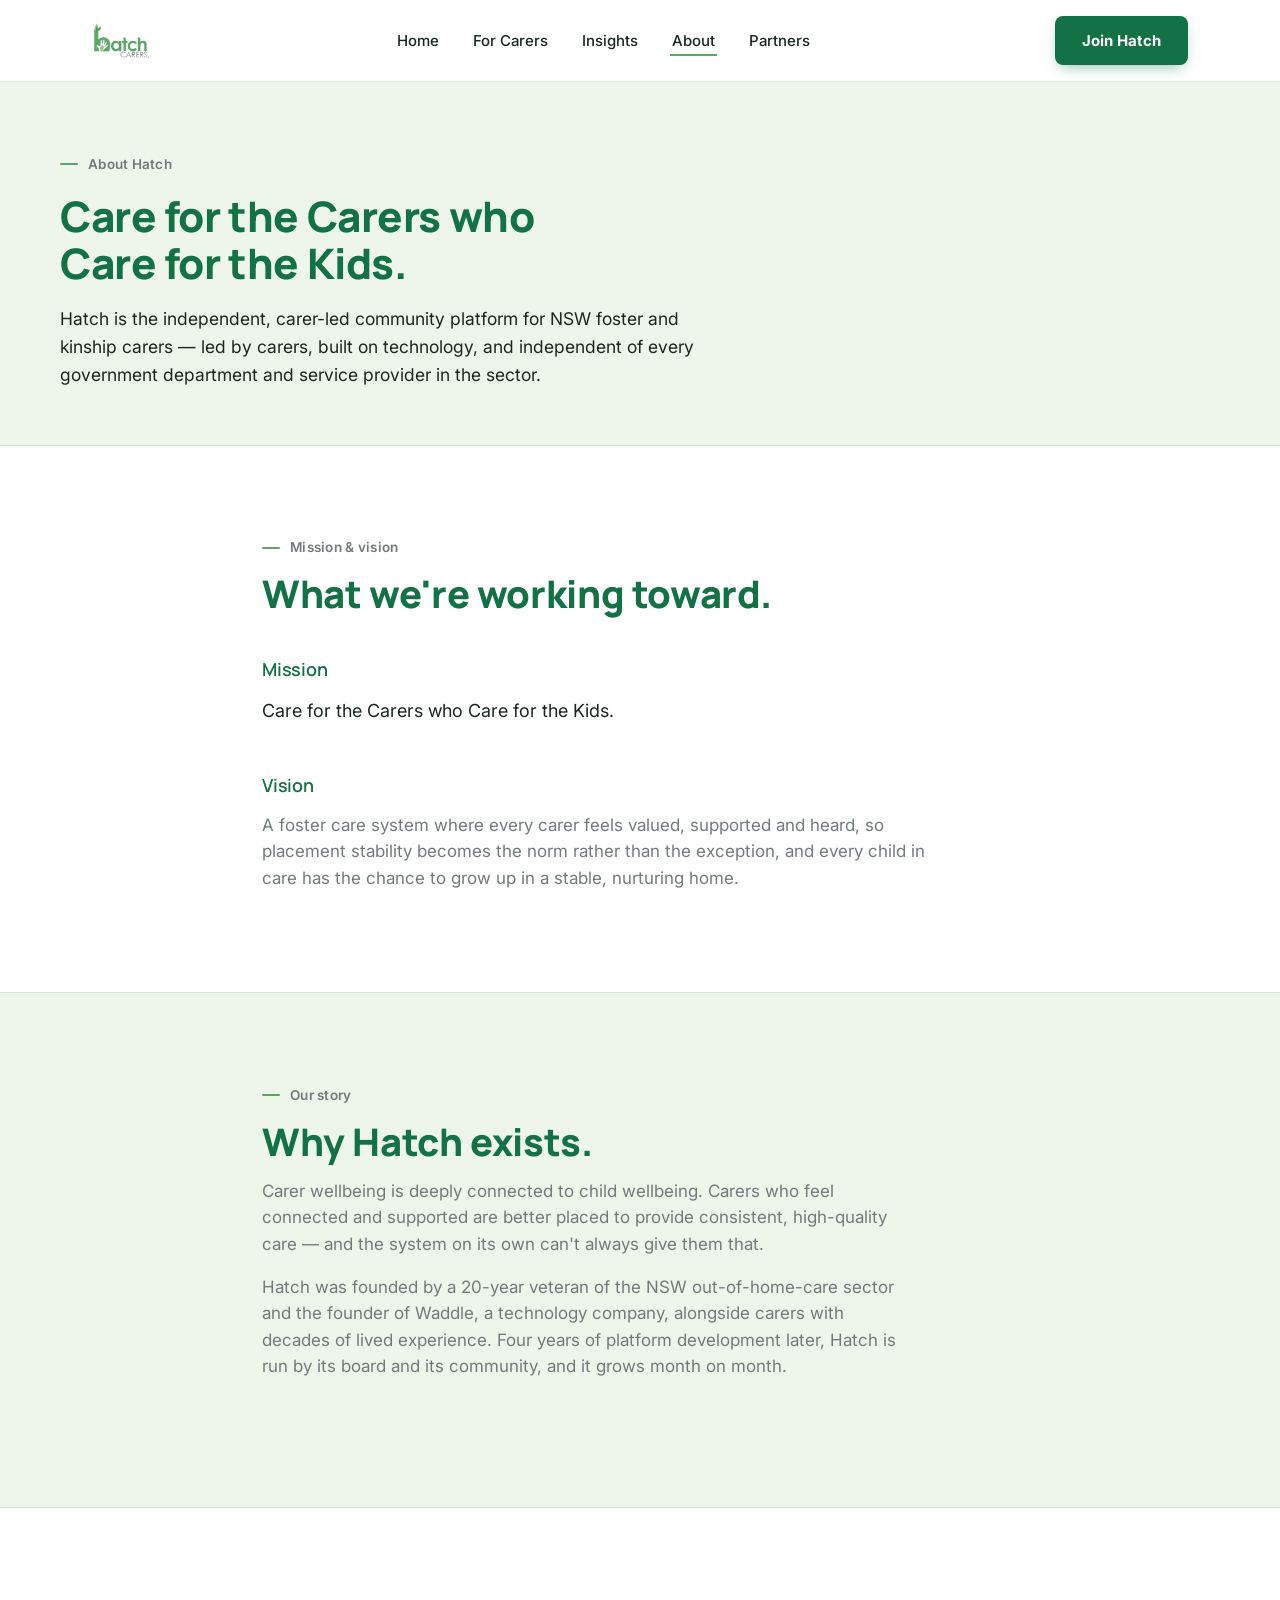
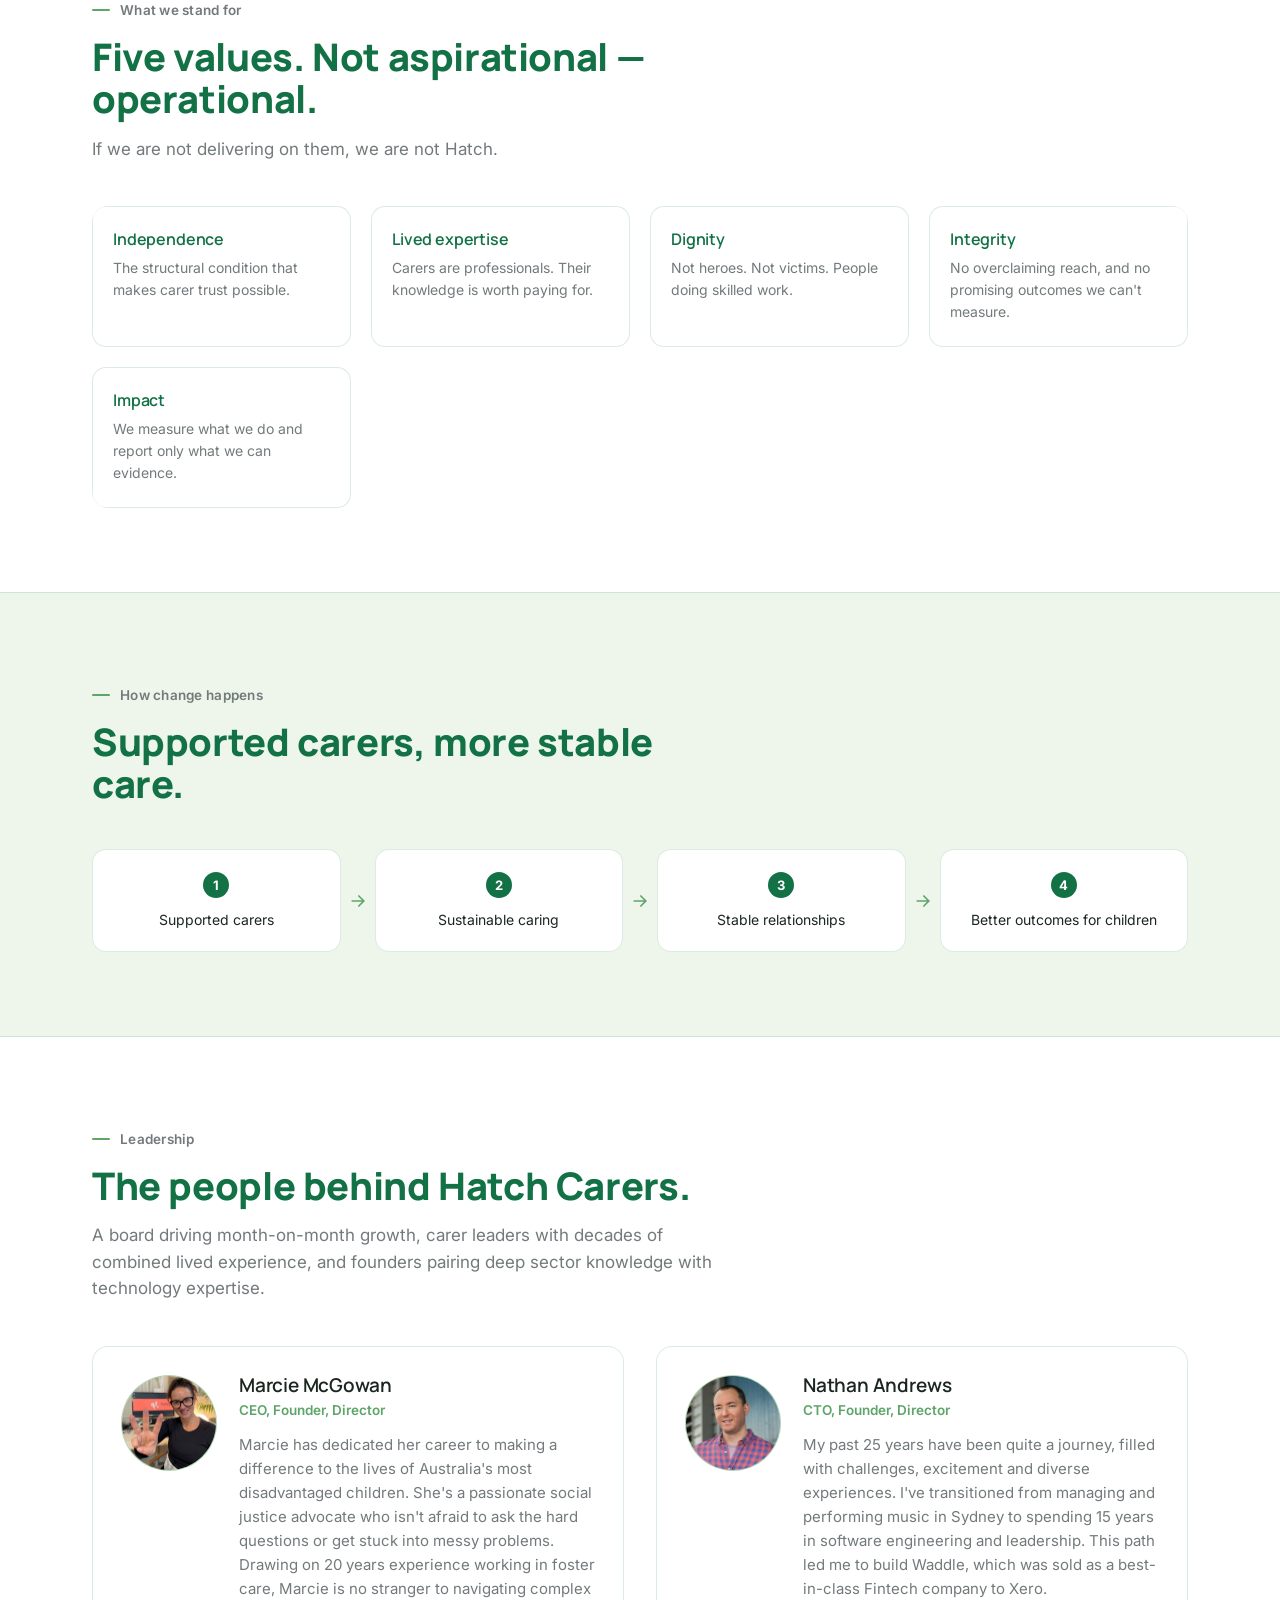
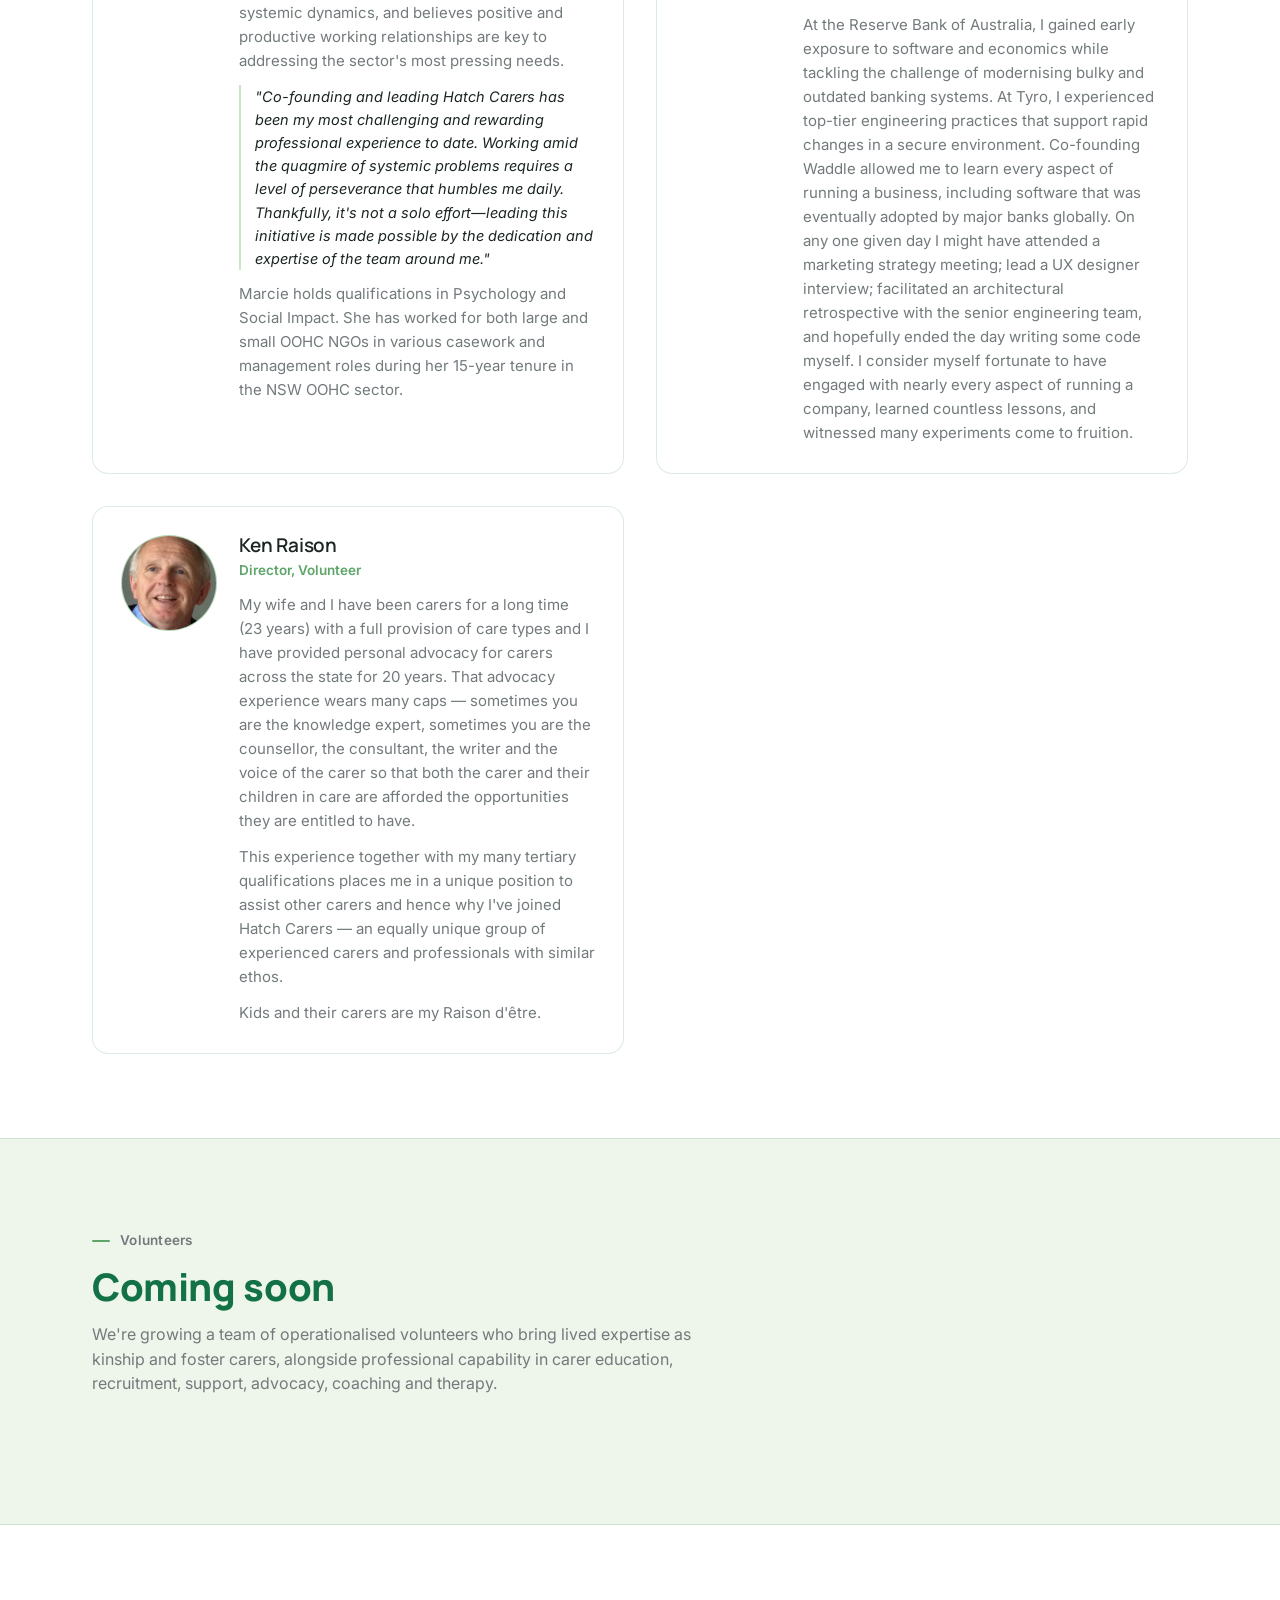
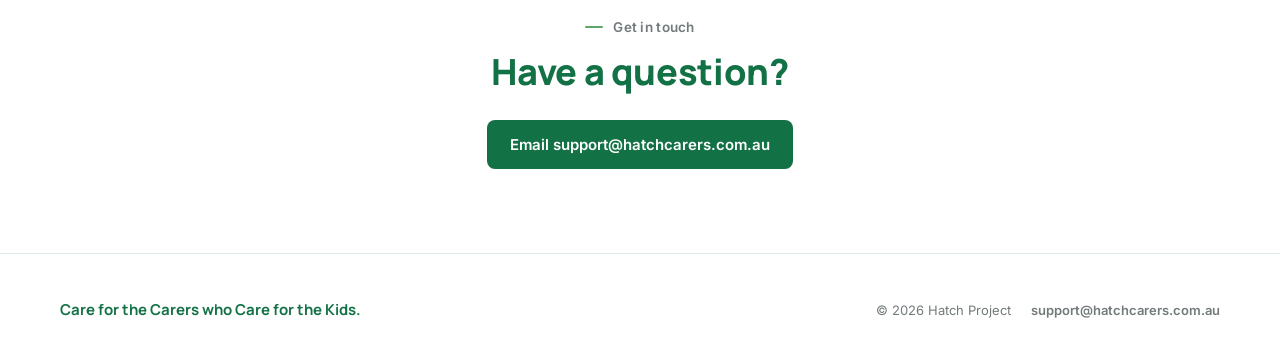
==== about.html @ 1f91e865 "Add files via upload" ====
<!DOCTYPE html>
<html lang="en">
<head>
<meta charset="UTF-8">
<meta name="viewport" content="width=device-width, initial-scale=1.0">
<title>About — Hatch Carers</title>
<meta name="description" content="Hatch's mission, vision, values, story and the team behind the community.">
<link rel="preconnect" href="https://fonts.googleapis.com">
<link rel="preconnect" href="https://fonts.gstatic.com" crossorigin>
<link href="https://fonts.googleapis.com/css2?family=Manrope:wght@600;700;800&family=Inter:wght@400;500;600&display=swap" rel="stylesheet">
<link rel="stylesheet" href="assets/site.css">
<style>
  .volunteers{ background:var(--sage-tint); border-top:1px solid var(--line); border-bottom:1px solid var(--line); }
  .volunteers p.coming-soon{ color:var(--warm-grey); font-size:16px; margin-top:14px; }
</style>
</head>
<body>

<a href="#main" class="skip-link">Skip to content</a>

<header>
  <nav class="nav">
    <a href="index.html" class="logo-link" aria-label="Hatch Carers, home">
      <img src="assets/hatch-logo.png" alt="Hatch Carers">
    </a>
    <button class="nav-toggle" id="navToggle" aria-expanded="false" aria-controls="navLinks" aria-label="Toggle menu">
      <svg viewBox="0 0 24 24" fill="none" stroke-width="2" stroke-linecap="round"><line x1="3" y1="6" x2="21" y2="6"/><line x1="3" y1="12" x2="21" y2="12"/><line x1="3" y1="18" x2="21" y2="18"/></svg>
    </button>
    <ul class="nav-links" id="navLinks">
      <li><a href="index.html">Home</a></li>
      <li><a href="for-carers.html">For Carers</a></li>
      <li><a href="insights.html">Insights</a></li>
      <li><a href="about.html" aria-current="page">About</a></li>
      <li><a href="partners.html">Partners</a></li>
    </ul>
    <div class="nav-cta">
      <a href="join.html" class="btn btn-primary btn-cta">Join Hatch</a>
    </div>
  </nav>
</header>

<main id="main">

  <section class="page-hero">
    <div class="page-hero-inner">
      <span class="eyebrow">About Hatch</span>
      <h1>Care for the Carers who Care for the Kids.</h1>
      <p>
        Hatch is the independent, carer-led community platform for NSW foster and
        kinship carers — led by carers, built on technology, and independent of every
        government department and service provider in the sector.
      </p>
    </div>
  </section>

  <!-- MISSION / VISION -->
  <section>
    <div class="wrap-narrow">
      <div class="section-head reveal">
        <span class="eyebrow">Mission &amp; vision</span>
        <h2>What we're working toward.</h2>
      </div>
      <div class="reveal" style="display:grid; gap:32px;">
        <div>
          <h3 style="color:var(--forest); font-size:18px;">Mission</h3>
          <p style="font-size:18px; color:var(--ink);">Care for the Carers who Care for the Kids.</p>
        </div>
        <div>
          <h3 style="color:var(--forest); font-size:18px;">Vision</h3>
          <p style="font-size:17px; color:var(--warm-grey);">
            A foster care system where every carer feels valued, supported and heard, so
            placement stability becomes the norm rather than the exception, and every
            child in care has the chance to grow up in a stable, nurturing home.
          </p>
        </div>
      </div>
    </div>
  </section>

  <!-- STORY -->
  <section style="background:var(--sage-tint); border-top:1px solid var(--line); border-bottom:1px solid var(--line);">
    <div class="wrap-narrow">
      <div class="section-head reveal">
        <span class="eyebrow">Our story</span>
        <h2>Why Hatch exists.</h2>
        <p>
          Carer wellbeing is deeply connected to child wellbeing. Carers who feel connected
          and supported are better placed to provide consistent, high-quality care — and
          the system on its own can't always give them that.
        </p>
        <p style="margin-top:16px;">
          Hatch was founded by a 20-year veteran of the NSW out-of-home-care sector and
          the founder of Waddle, a technology company, alongside carers with decades of
          lived experience. Four years of platform development later, Hatch is run by its
          board and its community, and it grows month on month.
        </p>
      </div>
    </div>
  </section>

  <!-- VALUES -->
  <section>
    <div class="wrap">
      <div class="section-head reveal">
        <span class="eyebrow">What we stand for</span>
        <h2>Five values. Not aspirational — operational.</h2>
        <p>If we are not delivering on them, we are not Hatch.</p>
      </div>
      <div class="value-list">
        <div class="value reveal">
          <h3>Independence</h3>
          <p>The structural condition that makes carer trust possible.</p>
        </div>
        <div class="value reveal">
          <h3>Lived expertise</h3>
          <p>Carers are professionals. Their knowledge is worth paying for.</p>
        </div>
        <div class="value reveal">
          <h3>Dignity</h3>
          <p>Not heroes. Not victims. People doing skilled work.</p>
        </div>
        <div class="value reveal">
          <h3>Integrity</h3>
          <p>No overclaiming reach, and no promising outcomes we can't measure.</p>
        </div>
        <div class="value reveal">
          <h3>Impact</h3>
          <p>We measure what we do and report only what we can evidence.</p>
        </div>
      </div>
    </div>
  </section>

  <!-- THEORY OF CHANGE -->
  <section style="background:var(--sage-tint); border-top:1px solid var(--line); border-bottom:1px solid var(--line);">
    <div class="wrap">
      <div class="section-head reveal">
        <span class="eyebrow">How change happens</span>
        <h2>Supported carers, more stable care.</h2>
      </div>
      <div class="flow reveal">
        <div class="flow-step"><span class="flow-index">1</span><p>Supported carers</p></div>
        <div class="flow-arrow"><svg viewBox="0 0 24 24" fill="none" stroke="currentColor" stroke-width="2" stroke-linecap="round"><path d="M5 12h14M13 6l6 6-6 6"/></svg></div>
        <div class="flow-step"><span class="flow-index">2</span><p>Sustainable caring</p></div>
        <div class="flow-arrow"><svg viewBox="0 0 24 24" fill="none" stroke="currentColor" stroke-width="2" stroke-linecap="round"><path d="M5 12h14M13 6l6 6-6 6"/></svg></div>
        <div class="flow-step"><span class="flow-index">3</span><p>Stable relationships</p></div>
        <div class="flow-arrow"><svg viewBox="0 0 24 24" fill="none" stroke="currentColor" stroke-width="2" stroke-linecap="round"><path d="M5 12h14M13 6l6 6-6 6"/></svg></div>
        <div class="flow-step"><span class="flow-index">4</span><p>Better outcomes for children</p></div>
      </div>
    </div>
  </section>

  <!-- TEAM (full) -->
  <section id="team">
    <div class="wrap">
      <div class="section-head reveal">
        <span class="eyebrow">Leadership</span>
        <h2>The people behind Hatch Carers.</h2>
        <p>
          A board driving month-on-month growth, carer leaders with decades of combined
          lived experience, and founders pairing deep sector knowledge with technology
          expertise.
        </p>
      </div>

      <div class="team-grid">

        <article class="team-card reveal">
          <img class="team-photo" src="assets/team/marcie.jpg" alt="Marcie McGowan">
          <div>
            <h3 class="team-name">Marcie McGowan</h3>
            <span class="team-title">CEO, Founder, Director</span>
            <div class="team-bio">
              <p>
                Marcie has dedicated her career to making a difference to the lives of
                Australia's most disadvantaged children. She's a passionate social justice
                advocate who isn't afraid to ask the hard questions or get stuck into messy
                problems. Drawing on 20 years experience working in foster care, Marcie is
                no stranger to navigating complex systemic dynamics, and believes positive
                and productive working relationships are key to addressing the sector's
                most pressing needs.
              </p>
              <blockquote>
                "Co-founding and leading Hatch Carers has been my most challenging and
                rewarding professional experience to date. Working amid the quagmire of
                systemic problems requires a level of perseverance that humbles me daily.
                Thankfully, it's not a solo effort—leading this initiative is made possible
                by the dedication and expertise of the team around me."
              </blockquote>
              <p>
                Marcie holds qualifications in Psychology and Social Impact. She has worked
                for both large and small OOHC NGOs in various casework and management roles
                during her 15-year tenure in the NSW OOHC sector.
              </p>
            </div>
          </div>
        </article>

        <article class="team-card reveal">
          <img class="team-photo" src="assets/team/nathan.jpeg" alt="Nathan Andrews">
          <div>
            <h3 class="team-name">Nathan Andrews</h3>
            <span class="team-title">CTO, Founder, Director</span>
            <div class="team-bio">
              <p>
                My past 25 years have been quite a journey, filled with challenges,
                excitement and diverse experiences. I've transitioned from managing and
                performing music in Sydney to spending 15 years in software engineering and
                leadership. This path led me to build Waddle, which was sold as a
                best-in-class Fintech company to Xero.
              </p>
              <p>
                At the Reserve Bank of Australia, I gained early exposure to software and
                economics while tackling the challenge of modernising bulky and outdated
                banking systems. At Tyro, I experienced top-tier engineering practices that
                support rapid changes in a secure environment. Co-founding Waddle allowed me
                to learn every aspect of running a business, including software that was
                eventually adopted by major banks globally. On any one given day I might
                have attended a marketing strategy meeting; lead a UX designer interview;
                facilitated an architectural retrospective with the senior engineering team,
                and hopefully ended the day writing some code myself. I consider myself
                fortunate to have engaged with nearly every aspect of running a company,
                learned countless lessons, and witnessed many experiments come to fruition.
              </p>
            </div>
          </div>
        </article>

        <article class="team-card reveal">
          <img class="team-photo" src="assets/team/ken.png" alt="Ken Raison">
          <div>
            <h3 class="team-name">Ken Raison</h3>
            <span class="team-title">Director, Volunteer</span>
            <div class="team-bio">
              <p>
                My wife and I have been carers for a long time (23 years) with a full
                provision of care types and I have provided personal advocacy for carers
                across the state for 20 years. That advocacy experience wears many caps —
                sometimes you are the knowledge expert, sometimes you are the counsellor,
                the consultant, the writer and the voice of the carer so that both the carer
                and their children in care are afforded the opportunities they are entitled
                to have.
              </p>
              <p>
                This experience together with my many tertiary qualifications places me in a
                unique position to assist other carers and hence why I've joined Hatch
                Carers — an equally unique group of experienced carers and professionals
                with similar ethos.
              </p>
              <p>
                Kids and their carers are my Raison d'être.
              </p>
            </div>
          </div>
        </article>

      </div>
    </div>
  </section>

  <section class="volunteers">
    <div class="wrap reveal">
      <div class="section-head">
        <span class="eyebrow">Volunteers</span>
        <h2>Coming soon</h2>
        <p class="coming-soon">We're growing a team of operationalised volunteers who bring lived expertise as kinship and foster carers, alongside professional capability in carer education, recruitment, support, advocacy, coaching and therapy.</p>
      </div>
    </div>
  </section>

  <section id="contact">
    <div class="wrap">
      <div class="contact-simple reveal">
        <span class="eyebrow">Get in touch</span>
        <h2>Have a question?</h2>
        <a href="mailto:support@hatchcarers.com.au" class="btn btn-primary">Email support@hatchcarers.com.au</a>
      </div>
    </div>
  </section>

</main>

<footer>
  <div class="footer-inner">
    <span class="footer-mission">Care for the Carers who Care for the Kids.</span>
    <span class="footer-meta">
      <span>© <span id="year"></span> Hatch Project</span>
      <a href="mailto:support@hatchcarers.com.au">support@hatchcarers.com.au</a>
    </span>
  </div>
</footer>

<script src="assets/site.js"></script>
</body>
</html>
---- assets/site.css ----
/* ===================================================================
   Hatch Carers — shared design system
   Used by every page. Page-specific layout lives in a small <style>
   block in each HTML file; everything reusable lives here.
=================================================================== */

:root{
  --forest:#137146;
  --green:#5DA569;
  --sage:#CBE6C6;
  --sage-tint:#EEF6EC;
  --deep-blue:#2A5F7A;
  --mid-blue:#97BFCC;
  --pale-blue:#D6EFF6;
  --warm-grey:#727A7C;
  --ink:#1B2620;
  --paper:#FFFFFF;
  --line: rgba(19,113,70,0.14);
  --max: 1160px;
}

*{ box-sizing:border-box; }
html{ scroll-behavior:smooth; }

body{
  margin:0;
  background:var(--paper);
  color:var(--ink);
  font-family:'Inter','Helvetica Neue',Arial,sans-serif;
  font-size:17px;
  line-height:1.55;
  -webkit-font-smoothing:antialiased;
}

h1,h2,h3,.display{
  font-family:'Manrope','Century Gothic',Arial,sans-serif;
  font-weight:800;
  line-height:1.12;
  letter-spacing:-0.01em;
  margin:0;
  color:var(--forest);
}
h3{ font-weight:600; color:var(--ink); }

p{ max-width:62ch; }
a{ color:inherit; }

.wrap{ max-width:var(--max); margin:0 auto; padding:0 32px; }
.wrap-narrow{ max-width:820px; margin:0 auto; padding:0 32px; }

.eyebrow{
  font-family:'Inter',sans-serif;
  font-size:13.5px;
  font-weight:600;
  letter-spacing:0.02em;
  color:var(--warm-grey);
  display:inline-flex;
  align-items:center;
  gap:10px;
}
.eyebrow::before{
  content:'';
  width:18px;
  height:2px;
  background:var(--green);
  display:inline-block;
  border-radius:2px;
}

.skip-link{
  position:fixed; top:-60px; left:16px; z-index:100;
  background:var(--forest); color:#fff;
  padding:12px 18px; border-radius:8px; font-weight:600;
  transition:top .2s ease;
}
.skip-link:focus{ top:16px; }

:focus-visible{
  outline:2.5px solid var(--deep-blue);
  outline-offset:3px;
  border-radius:3px;
}

/* ---------- header / nav ---------- */
header{
  position:sticky; top:0; z-index:40;
  background:rgba(255,255,255,0.92);
  backdrop-filter:blur(10px) saturate(120%);
  border-bottom:1px solid var(--line);
}
.nav{
  display:flex; align-items:center; justify-content:space-between;
  padding:16px 32px;
  max-width:var(--max); margin:0 auto;
  gap:24px;
}
.logo-link{ display:flex; align-items:center; }
.logo-link img{ height:38px; width:auto; display:block; }

.nav-links{
  display:flex; align-items:center; gap:30px;
  list-style:none; margin:0; padding:0;
}
.nav-links a{
  text-decoration:none; font-size:15px; font-weight:500;
  color:var(--ink);
  padding:6px 2px; position:relative;
}
.nav-links a::after{
  content:''; position:absolute; left:0; right:0; bottom:0px; height:2px;
  background:var(--green); transform:scaleX(0); transform-origin:left;
  transition:transform .25s ease;
}
.nav-links a:hover::after, .nav-links a[aria-current]::after{ transform:scaleX(1); }

.btn{
  display:inline-flex; align-items:center; gap:8px;
  font-family:'Inter', sans-serif; font-weight:600; font-size:15px;
  padding:12px 22px; border-radius:8px;
  text-decoration:none; cursor:pointer; border:1.5px solid transparent;
  transition:transform .18s ease, box-shadow .18s ease, background .18s ease, border-color .18s ease;
  white-space:nowrap;
}
.btn-primary{ background:var(--forest); color:#fff; }
.btn-cta{
  font-weight:700; padding:12px 26px;
  box-shadow:0 6px 16px -6px rgba(19,113,70,0.55);
}
.btn-cta:hover{ box-shadow:0 10px 22px -6px rgba(19,113,70,0.6); }
.btn-primary:hover{ background:#0E5C39; transform:translateY(-1px); }
.btn-ghost{ border-color:var(--line); color:var(--ink); background:transparent; }
.btn-ghost:hover{ border-color:var(--forest); }
.btn:disabled{ opacity:0.6; cursor:not-allowed; transform:none; }

.nav-cta{ display:flex; align-items:center; gap:12px; }
.nav-toggle{ display:none; }

/* ---------- generic page hero (non-home pages) ---------- */
.page-hero{
  position:relative;
  padding:64px 32px 56px;
  background:var(--sage-tint);
  border-bottom:1px solid var(--line);
}
.page-hero-inner{ max-width:var(--max); margin:0 auto; }
.page-hero h1{ font-size:clamp(30px, 4vw, 42px); max-width:20ch; margin-top:18px; }
.page-hero p{ margin:18px 0 0; font-size:17.5px; color:var(--ink); max-width:60ch; line-height:1.6; }

/* ---------- section shells ---------- */
section{ padding:84px 0; }
.section-head{ max-width:640px; margin:0 0 44px; }
.section-head.center{ margin-left:auto; margin-right:auto; text-align:center; }
.section-head h2{ font-size:clamp(26px,3.2vw,38px); margin-top:14px; }
.section-head p{ margin-top:16px; font-size:17px; color:var(--warm-grey); }

/* ---------- generic 4-up card grid (stats / values / chapters) ---------- */
.stat-grid, .chapter-grid, .value-list, .audience-grid, .partner-grid{
  display:grid; grid-template-columns:repeat(4, 1fr); gap:1px;
  background:var(--line);
  border:1px solid var(--line);
  border-radius:16px;
  overflow:hidden;
}
.value-list{ background:none; border:none; gap:20px; }
.partner-grid{ grid-template-columns:repeat(3,1fr); background:none; border:none; gap:24px; }

.stat, .chapter-card, .value, .audience, .partner-card{
  background:var(--paper);
  padding:30px 26px;
}
.value{ border:1px solid var(--line); border-radius:14px; padding:24px 20px; }
.partner-card{ border:1px solid var(--line); border-radius:16px; padding:30px 26px; }

.stat-number{
  font-family:'Manrope', sans-serif; font-weight:800; font-size:clamp(30px,3.4vw,42px);
  color:var(--forest); line-height:1;
}
.stat-label{ margin-top:12px; font-size:14.5px; color:var(--ink); line-height:1.45; }
.stat-source{ margin:20px 0 0; font-size:12.5px; color:var(--warm-grey); }

.chapter-card h3{ font-size:17.5px; margin-bottom:10px; }
.chapter-card p{ font-size:15px; color:var(--warm-grey); margin:0; }
.chapter-card .num{
  font-family:'Manrope',sans-serif; font-weight:800; font-size:13px; color:var(--green);
  letter-spacing:0.04em; margin-bottom:10px; display:block;
}

.value h3{ font-size:16px; color:var(--forest); margin-bottom:8px; }
.value p{ font-size:14px; color:var(--warm-grey); margin:0; }

.audience .eyebrow{ color:var(--deep-blue); font-size:12.5px; }
.audience .eyebrow::before{ background:var(--deep-blue); }
.audience h3{ font-size:16.5px; margin:12px 0 8px; }
.audience p{ font-size:14px; color:var(--warm-grey); margin:0; }

.partner-card h3{ font-size:18px; margin:10px 0 10px; }
.partner-card p{ font-size:15px; color:var(--warm-grey); margin:0 0 18px; }
.partner-card .eyebrow{ color:var(--deep-blue); }
.partner-card .eyebrow::before{ background:var(--deep-blue); }

/* ---------- pillar-style 4-up (no shared border grid) ---------- */
.pillar-grid{
  display:grid; grid-template-columns:repeat(4, 1fr); gap:24px; margin-top:8px;
}
.pillar{ border-top:3px solid var(--green); padding:24px 4px 0; }
.pillar h3{ font-size:17.5px; margin-bottom:10px; }
.pillar p{ font-size:15px; color:var(--warm-grey); margin:0; }

/* ---------- flow / chain sequences ---------- */
.flow{
  display:flex; align-items:stretch; gap:0; margin-top:44px; flex-wrap:wrap;
}
.flow-step{
  flex:1 1 160px;
  background:var(--paper); border:1px solid var(--line); border-radius:14px;
  padding:22px 18px; text-align:center; position:relative;
}
.flow-step .flow-index{
  width:26px; height:26px; border-radius:50%; background:var(--forest); color:#fff;
  display:flex; align-items:center; justify-content:center; font-size:13px; font-weight:700;
  margin:0 auto 12px;
}
.flow-step p{ font-size:14px; color:var(--ink); margin:0; max-width:none; line-height:1.4; }
.flow-arrow{
  display:flex; align-items:center; justify-content:center; flex:0 0 auto; width:34px;
  color:var(--green);
}
.flow-arrow svg{ width:20px; height:20px; }

/* ---------- insight chain (dark) ---------- */
.chain-dark{ background:var(--forest); color:#fff; }
.chain-dark .eyebrow{ color:var(--sage); }
.chain-dark .eyebrow::before{ background:var(--sage); }
.chain-dark .section-head p{ color:rgba(255,255,255,0.82); }
.chain-dark .flow-step{ background:rgba(255,255,255,0.06); border-color:rgba(255,255,255,0.18); }
.chain-dark .flow-step p{ color:#fff; }
.chain-dark .flow-step .flow-index{ background:var(--sage); color:var(--forest); }
.chain-dark .flow-arrow{ color:var(--sage); }

/* ---------- insight quote block ---------- */
.insight{ background:var(--forest); color:#fff; }
.insight .eyebrow{ color:var(--sage); }
.insight .eyebrow::before{ background:var(--sage); }
.insight-inner{ max-width:820px; text-align:left; }
.insight blockquote{
  margin:22px 0 0; font-family:'Manrope', sans-serif; font-weight:700;
  font-size:clamp(24px,3.4vw,34px); line-height:1.32; color:#fff;
}
.insight footer{
  all:unset; display:block; margin-top:18px; font-size:14.5px; color:var(--sage); font-weight:600;
}
.insight-body{ margin-top:28px; font-size:17px; color:rgba(255,255,255,0.86); max-width:64ch; }

/* ---------- CTA banner card (State of Foster Care, Partner with Hatch, etc) ---------- */
.cta-card{
  background:var(--sage-tint); border:1px solid var(--line); border-radius:20px;
  padding:44px; display:flex; align-items:center; justify-content:space-between; gap:32px;
  flex-wrap:wrap;
}
.cta-card h3{ font-size:22px; margin:12px 0 8px; }
.cta-card p{ font-size:15.5px; color:var(--warm-grey); margin:0; max-width:52ch; }
.cta-card .cta-actions{ flex:none; }

/* ---------- video ---------- */
.video-frame{
  border-radius:16px; overflow:hidden;
  border:1px solid var(--line);
  box-shadow:0 24px 50px -28px rgba(19,113,70,0.4);
  background:#000;
}
.video-frame video{ display:block; width:100%; height:100%; object-fit:cover; }

/* organic blob mask used behind the hero video */
.organic-figure{ width:100%; align-self:center; }
.hero-visual{
  position:relative;
  width:100%; max-width:440px;
  height:0; padding-top:100%;
  margin:0 auto;
}
.hero-blob-shadow{
  position:absolute;
  top:10%; left:9%; right:-7%; bottom:-7%;
  background:var(--forest);
  border-radius:58% 42% 39% 61% / 61% 44% 56% 39%;
  transform:rotate(-7deg);
}
.hero-blob-media{
  position:absolute;
  top:-4%; left:-4%; right:11%; bottom:11%;
  border-radius:42% 58% 61% 39% / 39% 61% 42% 58%;
  overflow:hidden;
  transform:rotate(4deg);
  box-shadow:0 18px 40px -18px rgba(19,113,70,0.45);
}
.hero-blob-media video{
  position:absolute; inset:0;
  width:100%; height:100%;
  object-fit:cover;
  transform:rotate(-4deg) scale(1.22);
}
.hero-play{
  position:absolute; inset:0; display:flex; align-items:center; justify-content:center;
  background:rgba(19,38,32,0.18); cursor:pointer; border:none; padding:0;
  transform:rotate(-4deg) scale(1.22);
}
.hero-play svg{ width:56px; height:56px; filter:drop-shadow(0 6px 14px rgba(0,0,0,0.35)); }
.hero-play[data-playing="true"]{ display:none; }

/* ---------- team ---------- */
.team-grid{ display:grid; grid-template-columns:repeat(2, 1fr); gap:32px; }
.team-card{
  background:var(--paper); border:1px solid var(--line); border-radius:16px;
  padding:28px; display:flex; gap:22px; align-items:flex-start;
}
.team-photo{
  width:96px; height:96px; border-radius:50%; object-fit:cover; flex:none;
  background:var(--sage); border:1px solid var(--line);
}
.team-name{ font-size:19px; margin-bottom:4px; }
.team-title{ font-size:13.5px; font-weight:600; color:var(--green); margin-bottom:12px; display:block; }
.team-bio p{ font-size:15px; color:var(--warm-grey); margin:0 0 12px; line-height:1.6; }
.team-bio p:last-child{ margin-bottom:0; }
.team-bio blockquote{
  margin:12px 0; padding-left:14px; border-left:2px solid var(--sage);
  font-style:italic; color:var(--ink); font-size:14.5px; line-height:1.6;
}

/* condensed team preview (used on homepage) */
.team-preview-grid{ display:grid; grid-template-columns:repeat(3,1fr); gap:24px; }
.team-preview-card{ text-align:center; }
.team-preview-card img{
  width:84px; height:84px; border-radius:50%; object-fit:cover; margin:0 auto 14px;
  background:var(--sage); border:1px solid var(--line); display:block;
}
.team-preview-card .team-name{ font-size:16px; margin-bottom:2px; }
.team-preview-card .team-title{ font-size:13px; margin-bottom:0; }

/* ---------- contact ---------- */
.contact-simple{ max-width:560px; margin:0 auto; text-align:center; }
.contact-simple h2{ font-size:clamp(26px,3vw,36px); margin-top:14px; }
.contact-simple p{ color:var(--warm-grey); font-size:16.5px; margin:16px auto 0; max-width:44ch; }
.contact-simple .btn{ margin-top:28px; }
.socials{ display:flex; gap:12px; margin-top:32px; justify-content:center; }
.social-link{
  width:38px; height:38px; border-radius:50%; border:1px solid var(--line);
  display:flex; align-items:center; justify-content:center; text-decoration:none;
  transition:background .2s ease, border-color .2s ease;
}
.social-link:hover{ background:var(--forest); border-color:var(--forest); }
.social-link:hover svg{ stroke:#fff; }
.social-link svg{ width:16px; height:16px; stroke:var(--ink); transition:stroke .2s ease; }

/* ---------- footer ---------- */
footer{ padding:44px 32px 36px; border-top:1px solid var(--line); }
.footer-inner{
  max-width:var(--max); margin:0 auto;
  display:flex; align-items:center; justify-content:space-between;
  flex-wrap:wrap; gap:16px;
}
.footer-mission{ font-family:'Manrope', sans-serif; font-weight:700; color:var(--forest); font-size:15px; }
.footer-meta{ font-size:13px; color:var(--warm-grey); display:flex; gap:20px; flex-wrap:wrap; }
.footer-meta a{ text-decoration:none; font-weight:600; color:var(--warm-grey); }
.footer-meta a:hover{ color:var(--forest); }

/* ---------- reveal-on-scroll ---------- */
.reveal{ opacity:0; transform:translateY(16px); transition:opacity .6s ease, transform .6s ease; }
.reveal.is-visible{ opacity:1; transform:translateY(0); }
@media (prefers-reduced-motion: reduce){
  html{ scroll-behavior:auto; }
  .reveal{ opacity:1; transform:none; transition:none; }
}

/* ---------- responsive ---------- */
@media (max-width: 980px){
  .stat-grid, .chapter-grid{ grid-template-columns:repeat(2,1fr); }
  .pillar-grid{ grid-template-columns:repeat(2,1fr); }
  .value-list{ grid-template-columns:repeat(2,1fr); }
  .audience-grid{ grid-template-columns:repeat(2,1fr); }
  .partner-grid{ grid-template-columns:1fr; }
  .team-preview-grid{ grid-template-columns:repeat(3,1fr); }
  .flow{ flex-direction:column; }
  .flow-arrow{ transform:rotate(90deg); width:auto; height:28px; }
}

@media (max-width: 760px){
  .nav-links{
    position:fixed; inset:64px 16px auto 16px;
    background:var(--paper); border:1px solid var(--line); border-radius:14px;
    flex-direction:column; align-items:flex-start; padding:18px 22px; gap:16px;
    box-shadow:0 20px 50px -25px rgba(19,113,70,0.35);
    transform:translateY(-12px); opacity:0; pointer-events:none;
    transition:transform .2s ease, opacity .2s ease;
  }
  .nav-links.is-open{ transform:translateY(0); opacity:1; pointer-events:auto; }
  .nav-toggle{
    display:flex; align-items:center; justify-content:center;
    width:40px; height:40px; border-radius:8px; border:1px solid var(--line);
    background:transparent; cursor:pointer;
  }
  .nav-toggle svg{ width:20px; height:20px; stroke:var(--ink); }
  .page-hero{ padding:48px 20px 40px; }
  section{ padding:60px 0; }
  .wrap, .wrap-narrow, .nav, .page-hero-inner{ padding-left:20px; padding-right:20px; }
  .stat-grid, .pillar-grid, .value-list, .audience-grid, .chapter-grid{ grid-template-columns:1fr; }
  .team-grid{ grid-template-columns:1fr; }
  .team-preview-grid{ grid-template-columns:1fr; }
  .team-card{ flex-direction:column; align-items:center; text-align:center; }
  .team-bio blockquote{ text-align:left; }
  .cta-card{ flex-direction:column; align-items:flex-start; }
}
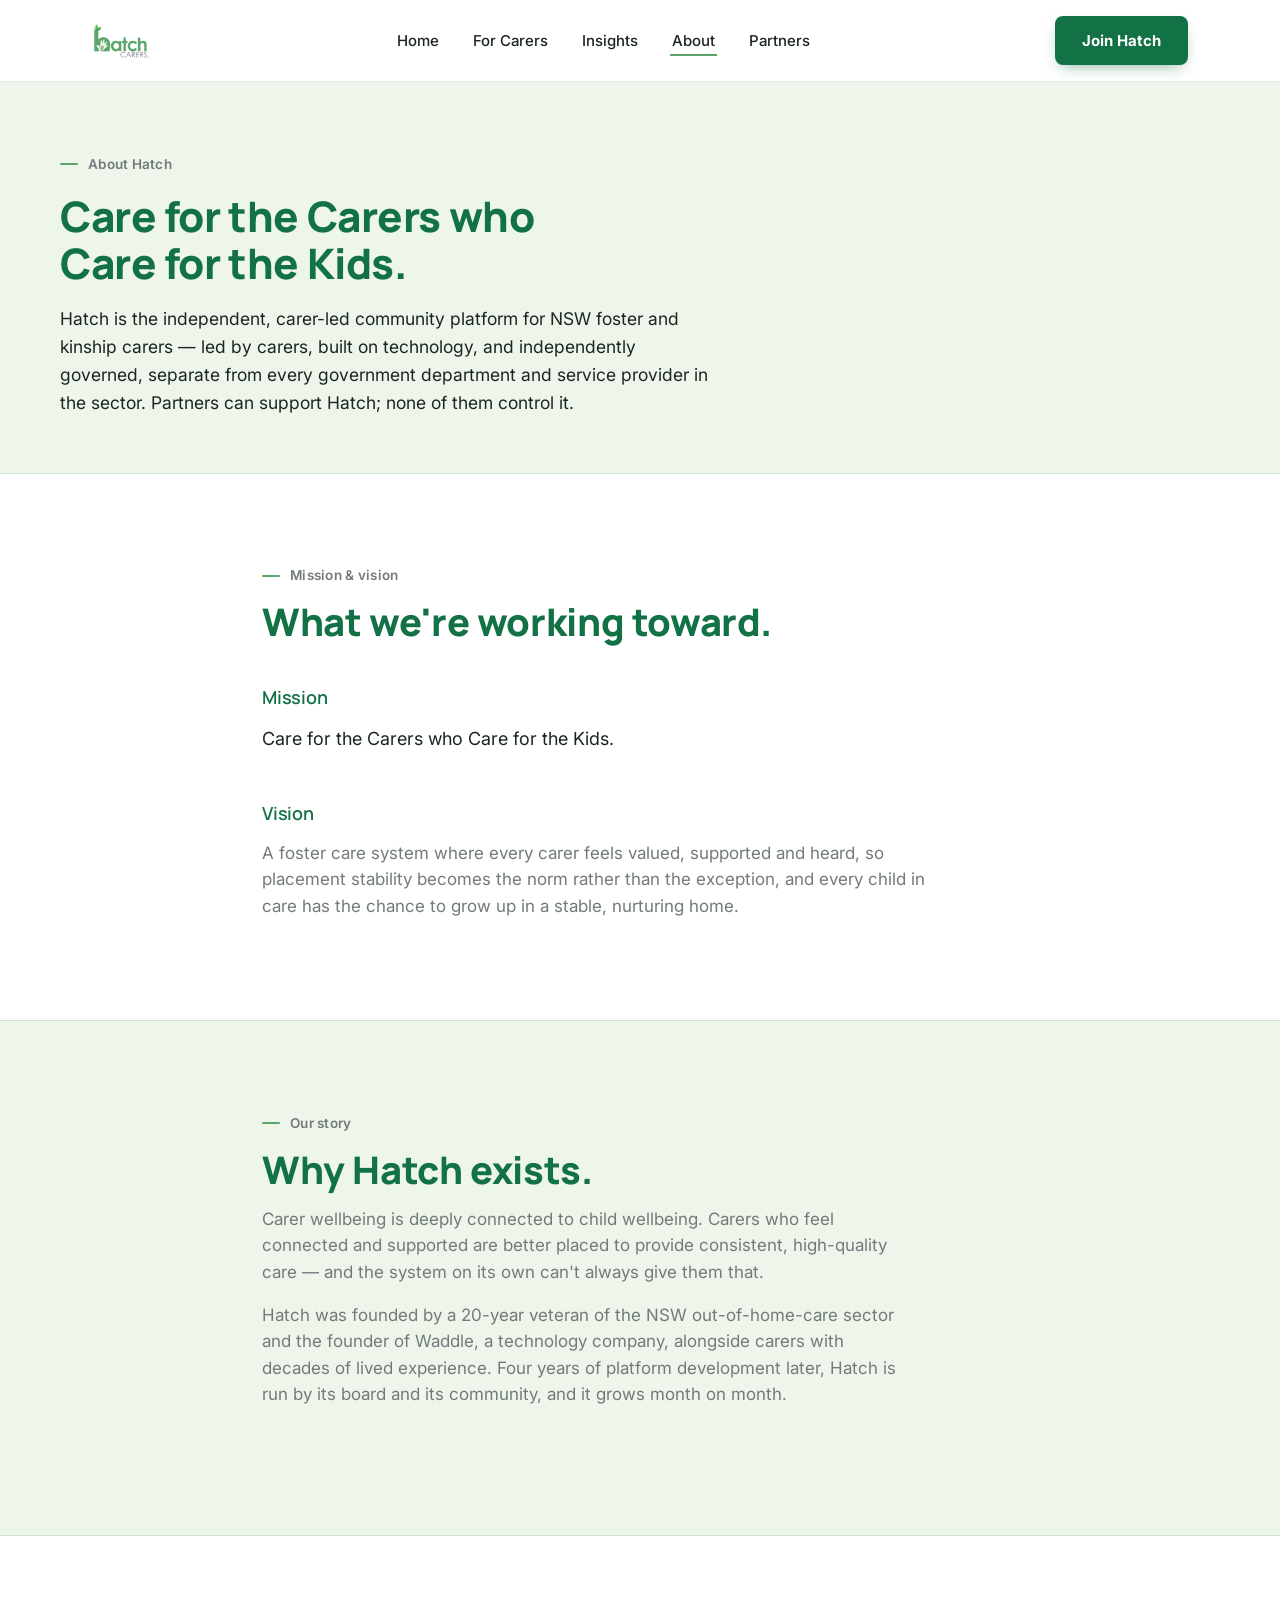
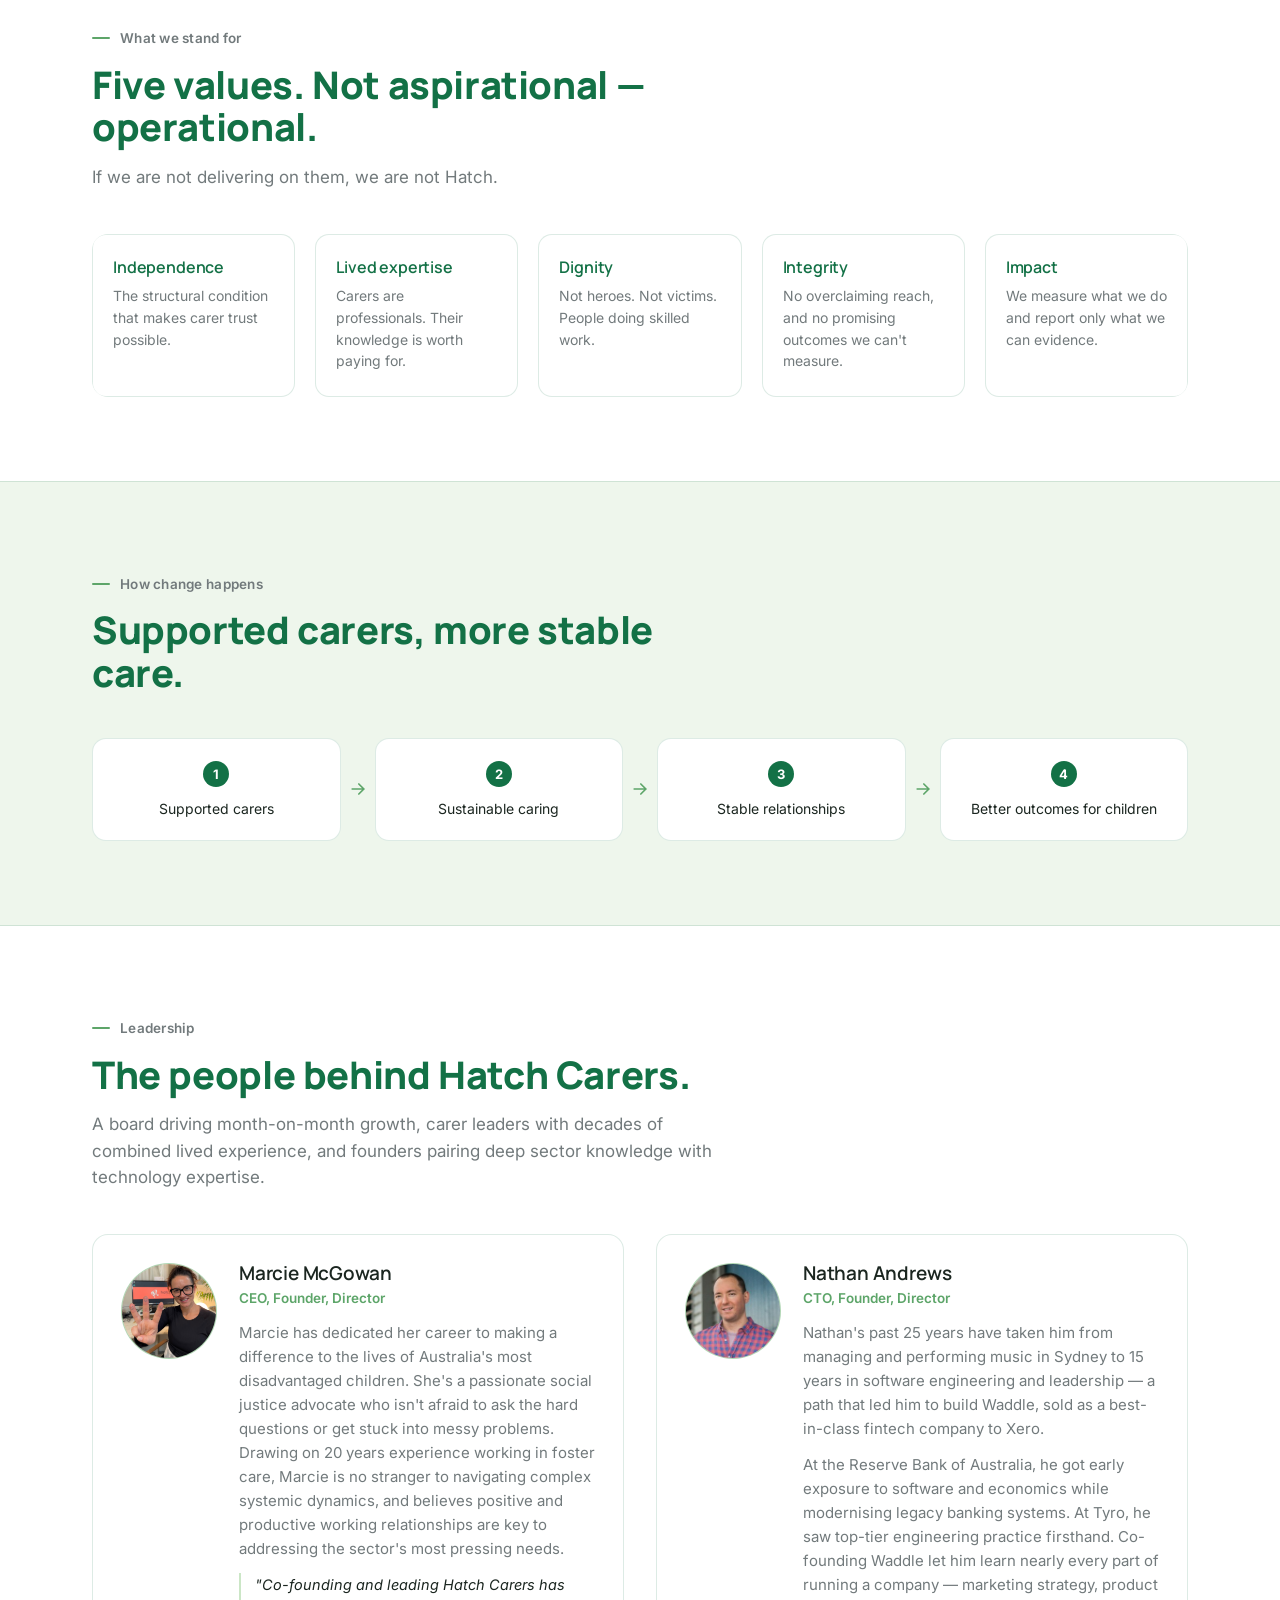
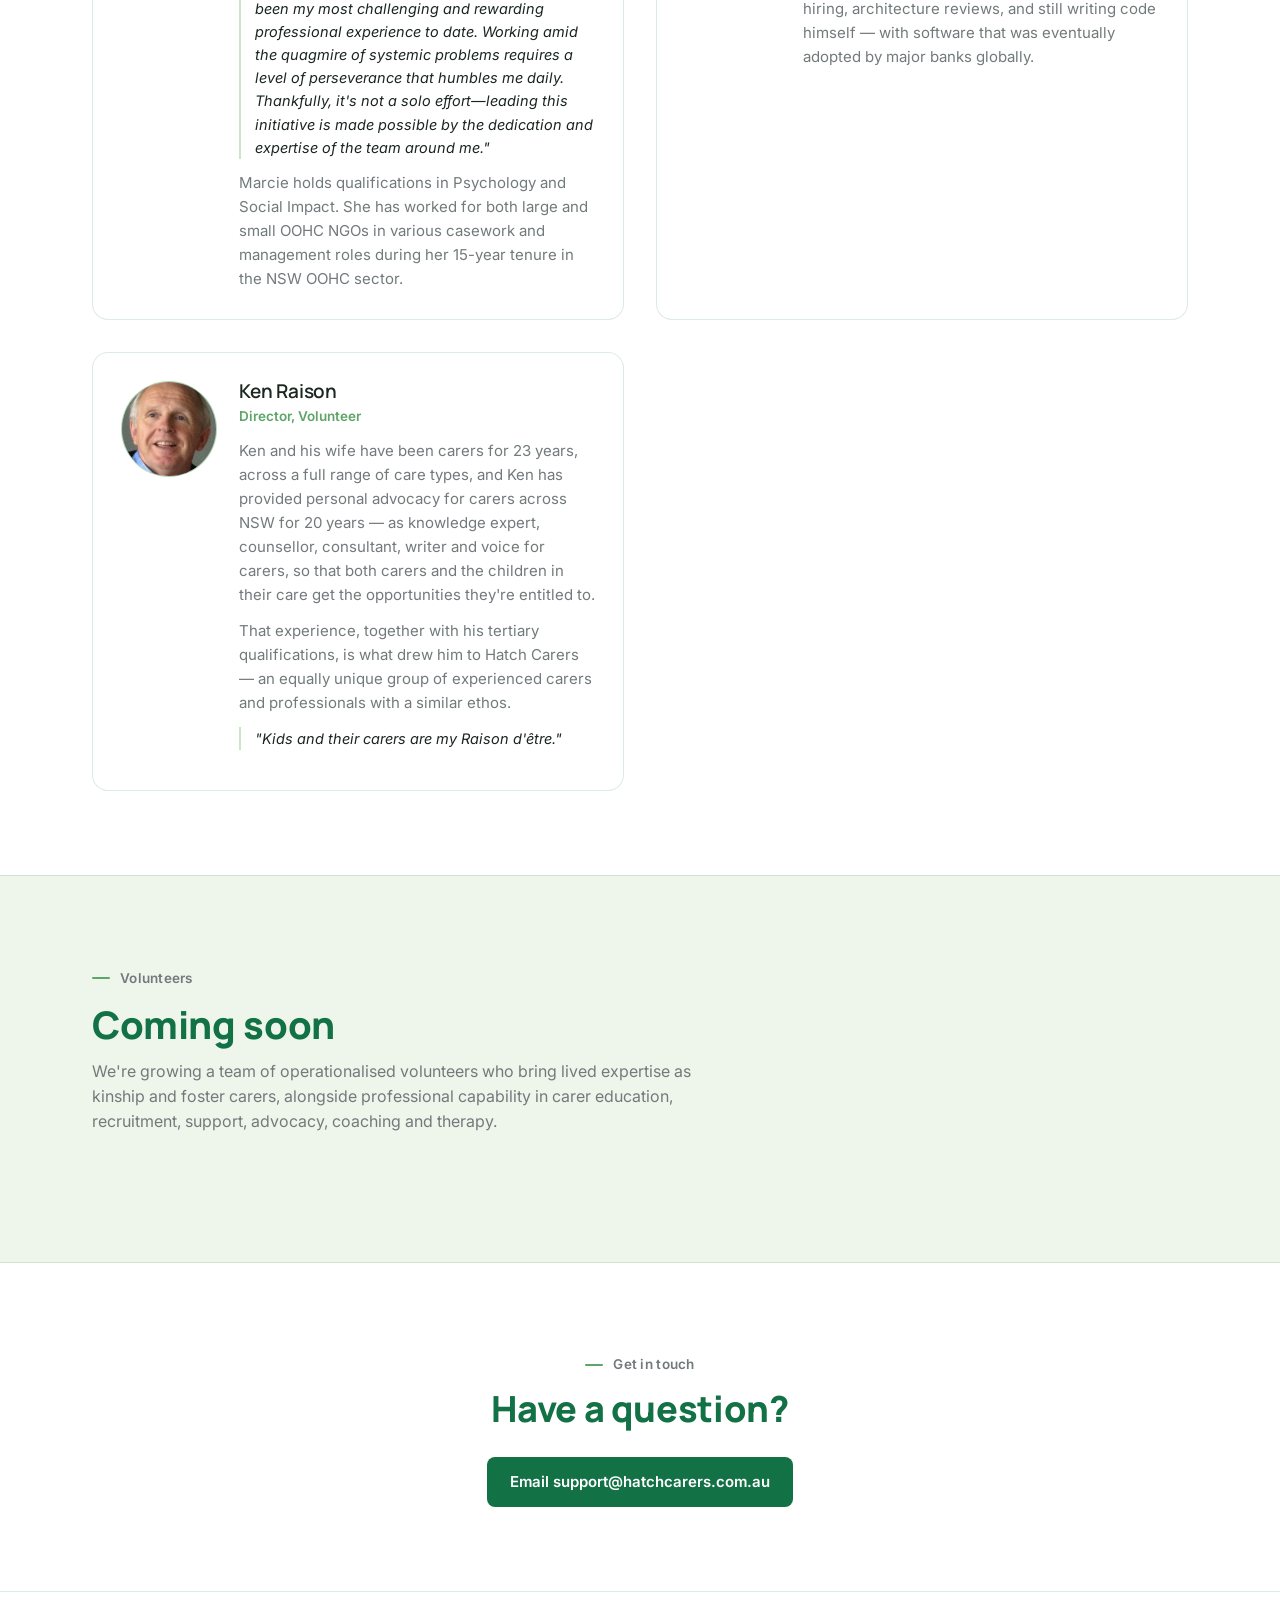
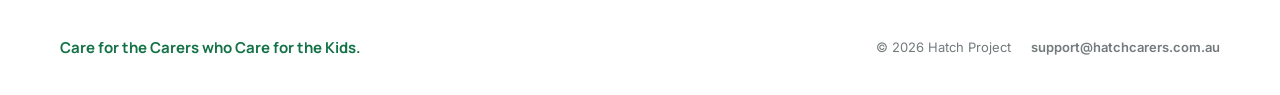
==== commit 51d34ca7: "Add files via upload Version 3. A few changes to strategic copy and to vid" ====
--- a/about.html
+++ b/about.html
@@ -47,8 +47,9 @@
       <h1>Care for the Carers who Care for the Kids.</h1>
       <p>
         Hatch is the independent, carer-led community platform for NSW foster and
-        kinship carers — led by carers, built on technology, and independent of every
-        government department and service provider in the sector.
+        kinship carers — led by carers, built on technology, and independently governed,
+        separate from every government department and service provider in the sector.
+        Partners can support Hatch; none of them control it.
       </p>
     </div>
   </section>
@@ -203,24 +204,17 @@
             <span class="team-title">CTO, Founder, Director</span>
             <div class="team-bio">
               <p>
-                My past 25 years have been quite a journey, filled with challenges,
-                excitement and diverse experiences. I've transitioned from managing and
-                performing music in Sydney to spending 15 years in software engineering and
-                leadership. This path led me to build Waddle, which was sold as a
-                best-in-class Fintech company to Xero.
-              </p>
-              <p>
-                At the Reserve Bank of Australia, I gained early exposure to software and
-                economics while tackling the challenge of modernising bulky and outdated
-                banking systems. At Tyro, I experienced top-tier engineering practices that
-                support rapid changes in a secure environment. Co-founding Waddle allowed me
-                to learn every aspect of running a business, including software that was
-                eventually adopted by major banks globally. On any one given day I might
-                have attended a marketing strategy meeting; lead a UX designer interview;
-                facilitated an architectural retrospective with the senior engineering team,
-                and hopefully ended the day writing some code myself. I consider myself
-                fortunate to have engaged with nearly every aspect of running a company,
-                learned countless lessons, and witnessed many experiments come to fruition.
+                Nathan's past 25 years have taken him from managing and performing music
+                in Sydney to 15 years in software engineering and leadership — a path that
+                led him to build Waddle, sold as a best-in-class fintech company to Xero.
+              </p>
+              <p>
+                At the Reserve Bank of Australia, he got early exposure to software and
+                economics while modernising legacy banking systems. At Tyro, he saw
+                top-tier engineering practice firsthand. Co-founding Waddle let him learn
+                nearly every part of running a company — marketing strategy, product
+                hiring, architecture reviews, and still writing code himself — with
+                software that was eventually adopted by major banks globally.
               </p>
             </div>
           </div>
@@ -233,23 +227,20 @@
             <span class="team-title">Director, Volunteer</span>
             <div class="team-bio">
               <p>
-                My wife and I have been carers for a long time (23 years) with a full
-                provision of care types and I have provided personal advocacy for carers
-                across the state for 20 years. That advocacy experience wears many caps —
-                sometimes you are the knowledge expert, sometimes you are the counsellor,
-                the consultant, the writer and the voice of the carer so that both the carer
-                and their children in care are afforded the opportunities they are entitled
-                to have.
-              </p>
-              <p>
-                This experience together with my many tertiary qualifications places me in a
-                unique position to assist other carers and hence why I've joined Hatch
-                Carers — an equally unique group of experienced carers and professionals
-                with similar ethos.
-              </p>
-              <p>
-                Kids and their carers are my Raison d'être.
-              </p>
+                Ken and his wife have been carers for 23 years, across a full range of
+                care types, and Ken has provided personal advocacy for carers across NSW
+                for 20 years — as knowledge expert, counsellor, consultant, writer and
+                voice for carers, so that both carers and the children in their care get
+                the opportunities they're entitled to.
+              </p>
+              <p>
+                That experience, together with his tertiary qualifications, is what drew
+                him to Hatch Carers — an equally unique group of experienced carers and
+                professionals with a similar ethos.
+              </p>
+              <blockquote>
+                "Kids and their carers are my Raison d'être."
+              </blockquote>
             </div>
           </div>
         </article>
--- a/assets/site.css
+++ b/assets/site.css
@@ -161,7 +161,7 @@
   border-radius:16px;
   overflow:hidden;
 }
-.value-list{ background:none; border:none; gap:20px; }
+.value-list{ background:none; border:none; gap:20px; grid-template-columns:repeat(auto-fit, minmax(200px, 1fr)); }
 .partner-grid{ grid-template-columns:repeat(3,1fr); background:none; border:none; gap:24px; }
 
 .stat, .chapter-card, .value, .audience, .partner-card{
@@ -226,6 +226,24 @@
   color:var(--green);
 }
 .flow-arrow svg{ width:20px; height:20px; }
+
+/* ---------- loop (value returns to carers first, then branches outward) ---------- */
+.loop-return{
+  display:flex; align-items:center; justify-content:center; gap:10px;
+  margin-top:22px; color:var(--warm-grey); font-size:14px; font-weight:600;
+}
+.loop-return svg{ width:18px; height:18px; color:var(--green); flex:none; }
+.loop-branch{ margin-top:8px; display:flex; flex-direction:column; align-items:center; }
+.loop-branch-connector{ width:2px; height:30px; background:var(--line); }
+.loop-branch-card{
+  max-width:480px; text-align:center;
+  border:1px solid var(--line); border-radius:14px; padding:22px 26px;
+  background:var(--pale-blue);
+}
+.loop-branch-card .eyebrow{ justify-content:center; color:var(--deep-blue); }
+.loop-branch-card .eyebrow::before{ background:var(--deep-blue); }
+.loop-branch-card h3{ margin:10px 0 8px; font-size:17px; }
+.loop-branch-card p{ font-size:14.5px; color:var(--ink); margin:0 auto; max-width:44ch; }
 
 /* ---------- insight chain (dark) ---------- */
 .chain-dark{ background:var(--forest); color:#fff; }
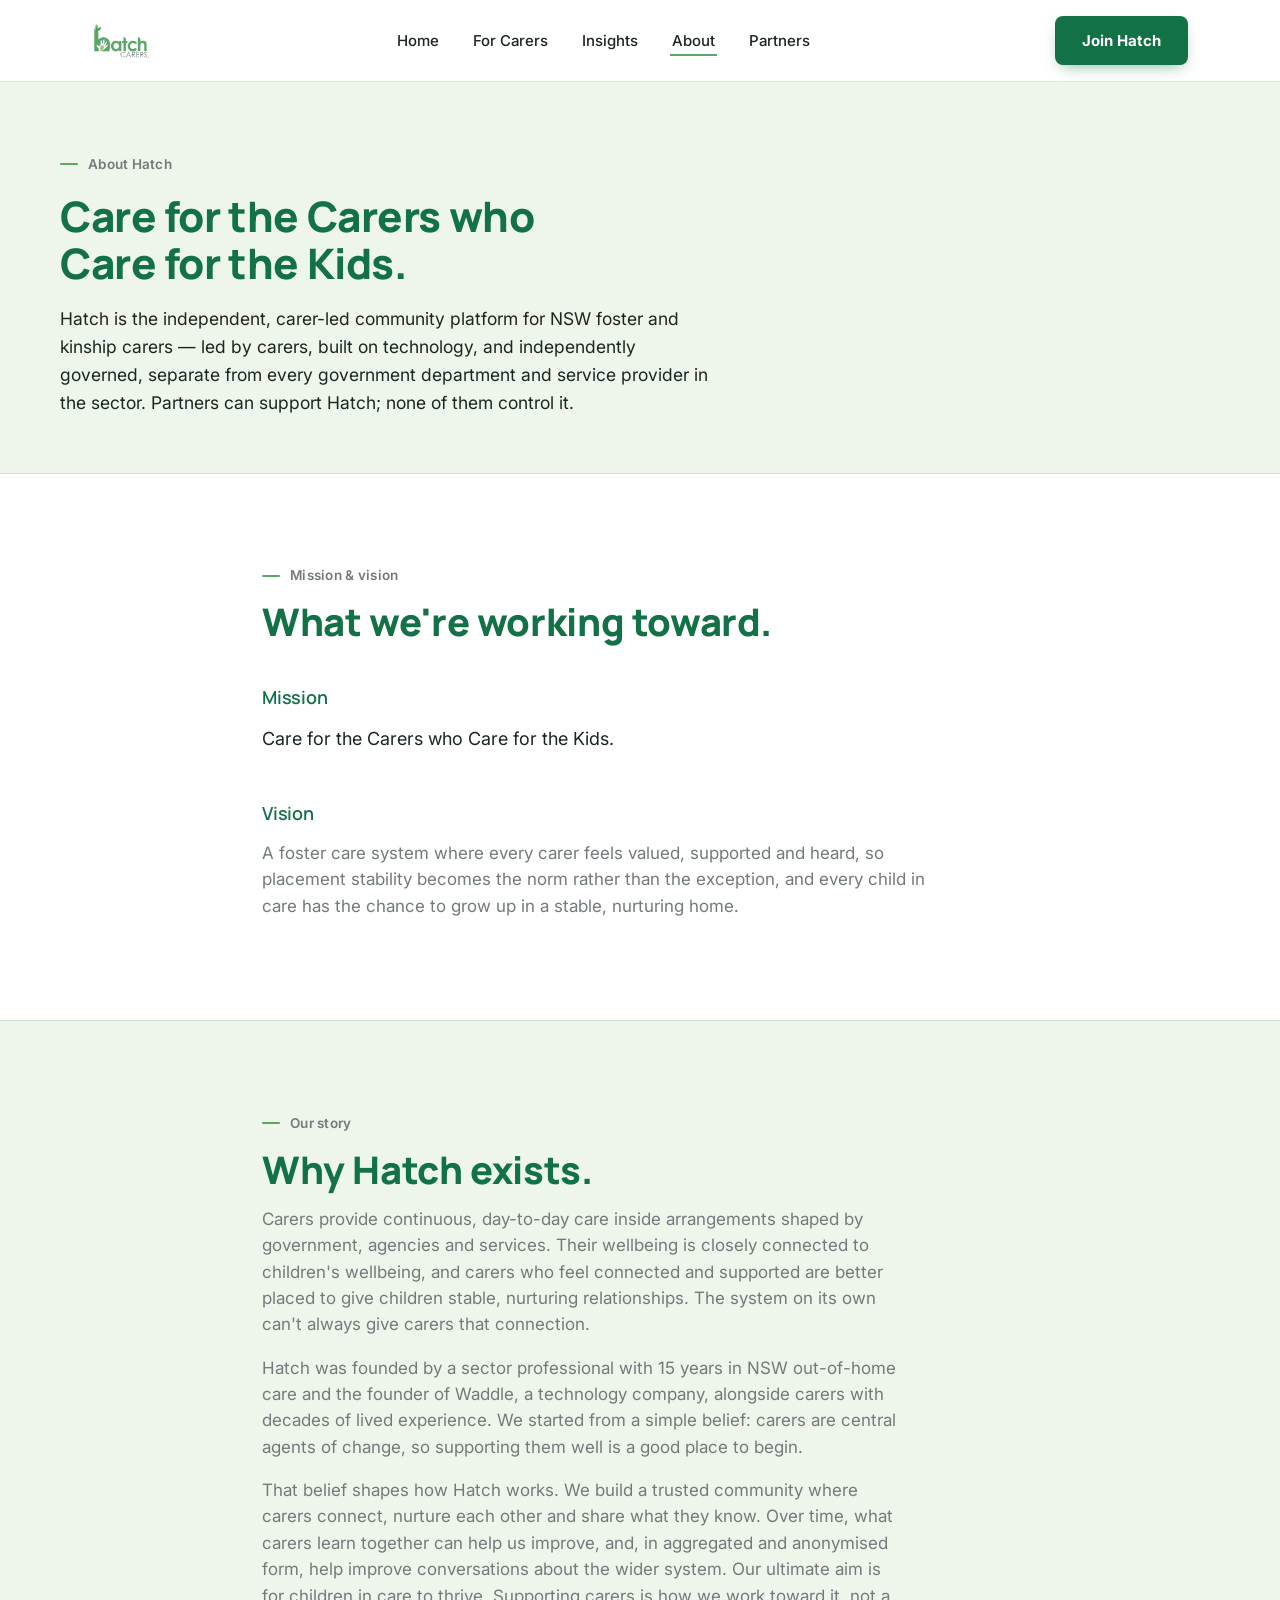
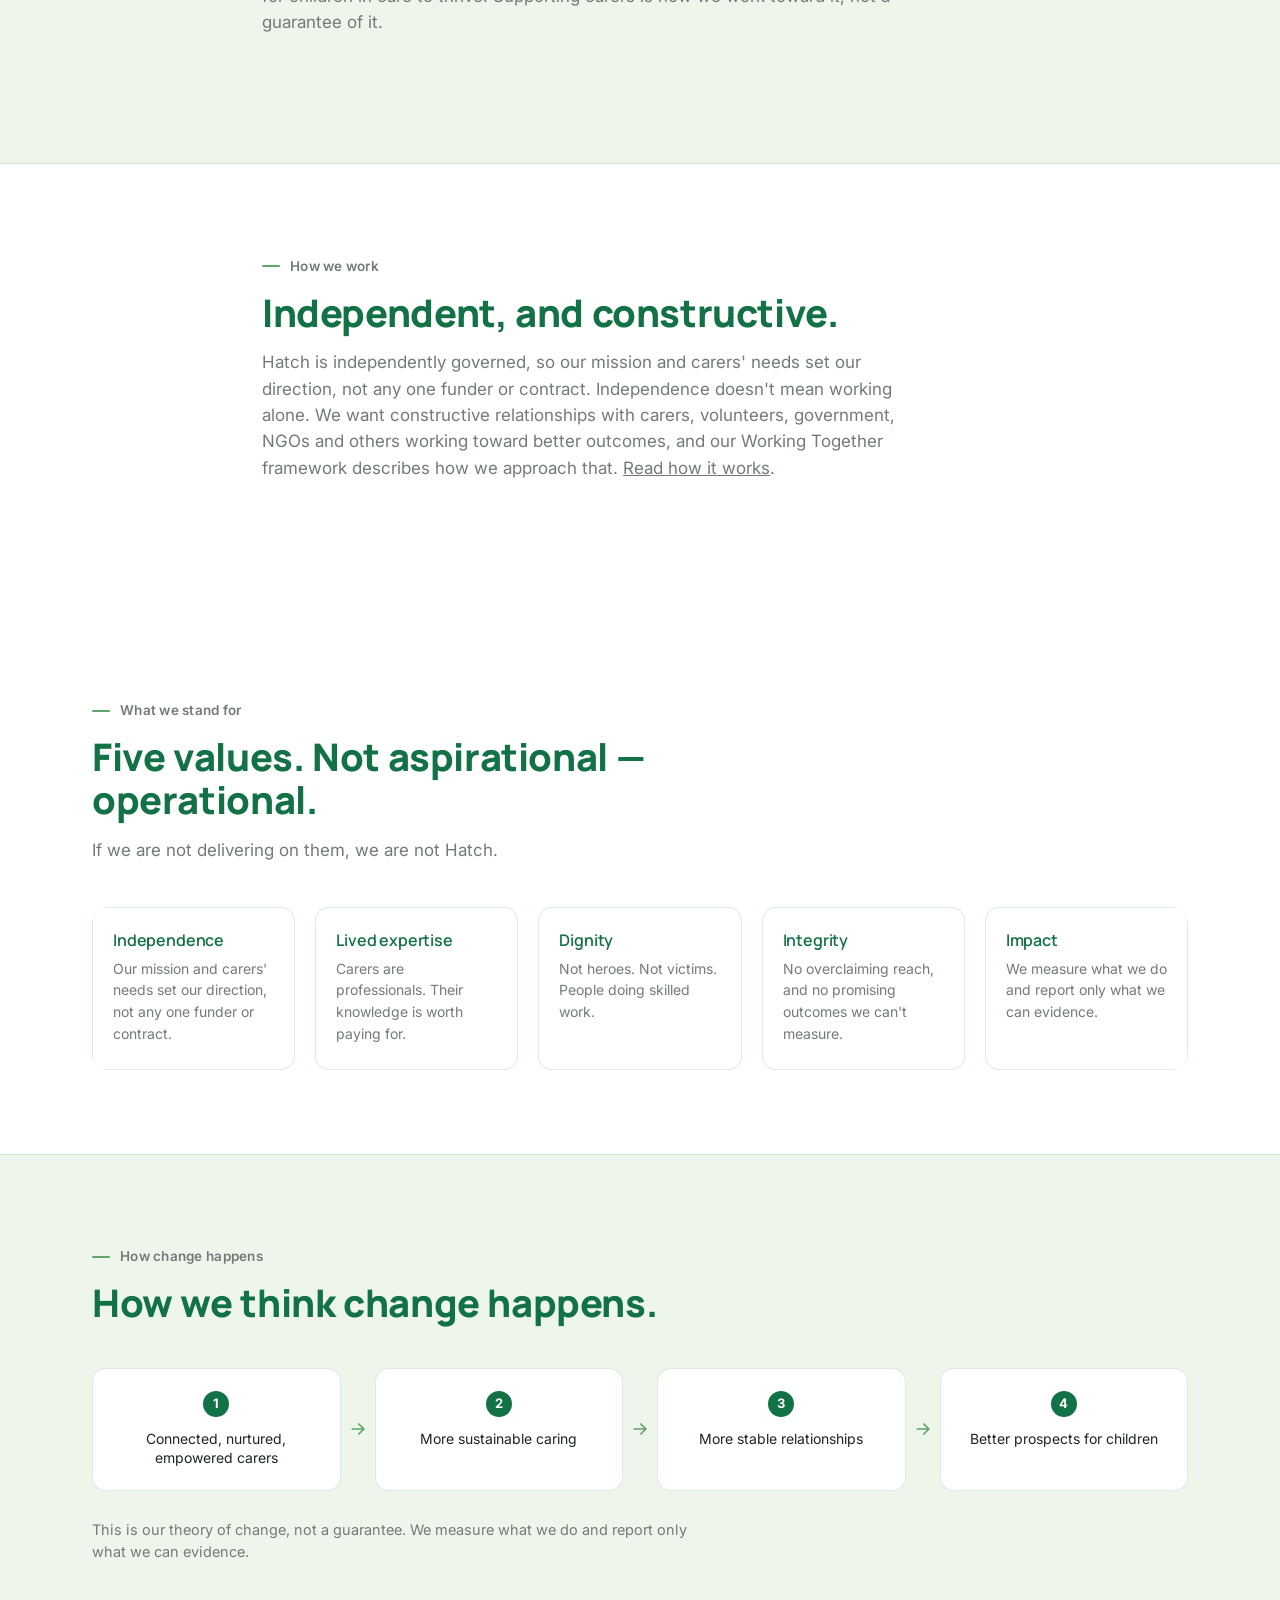
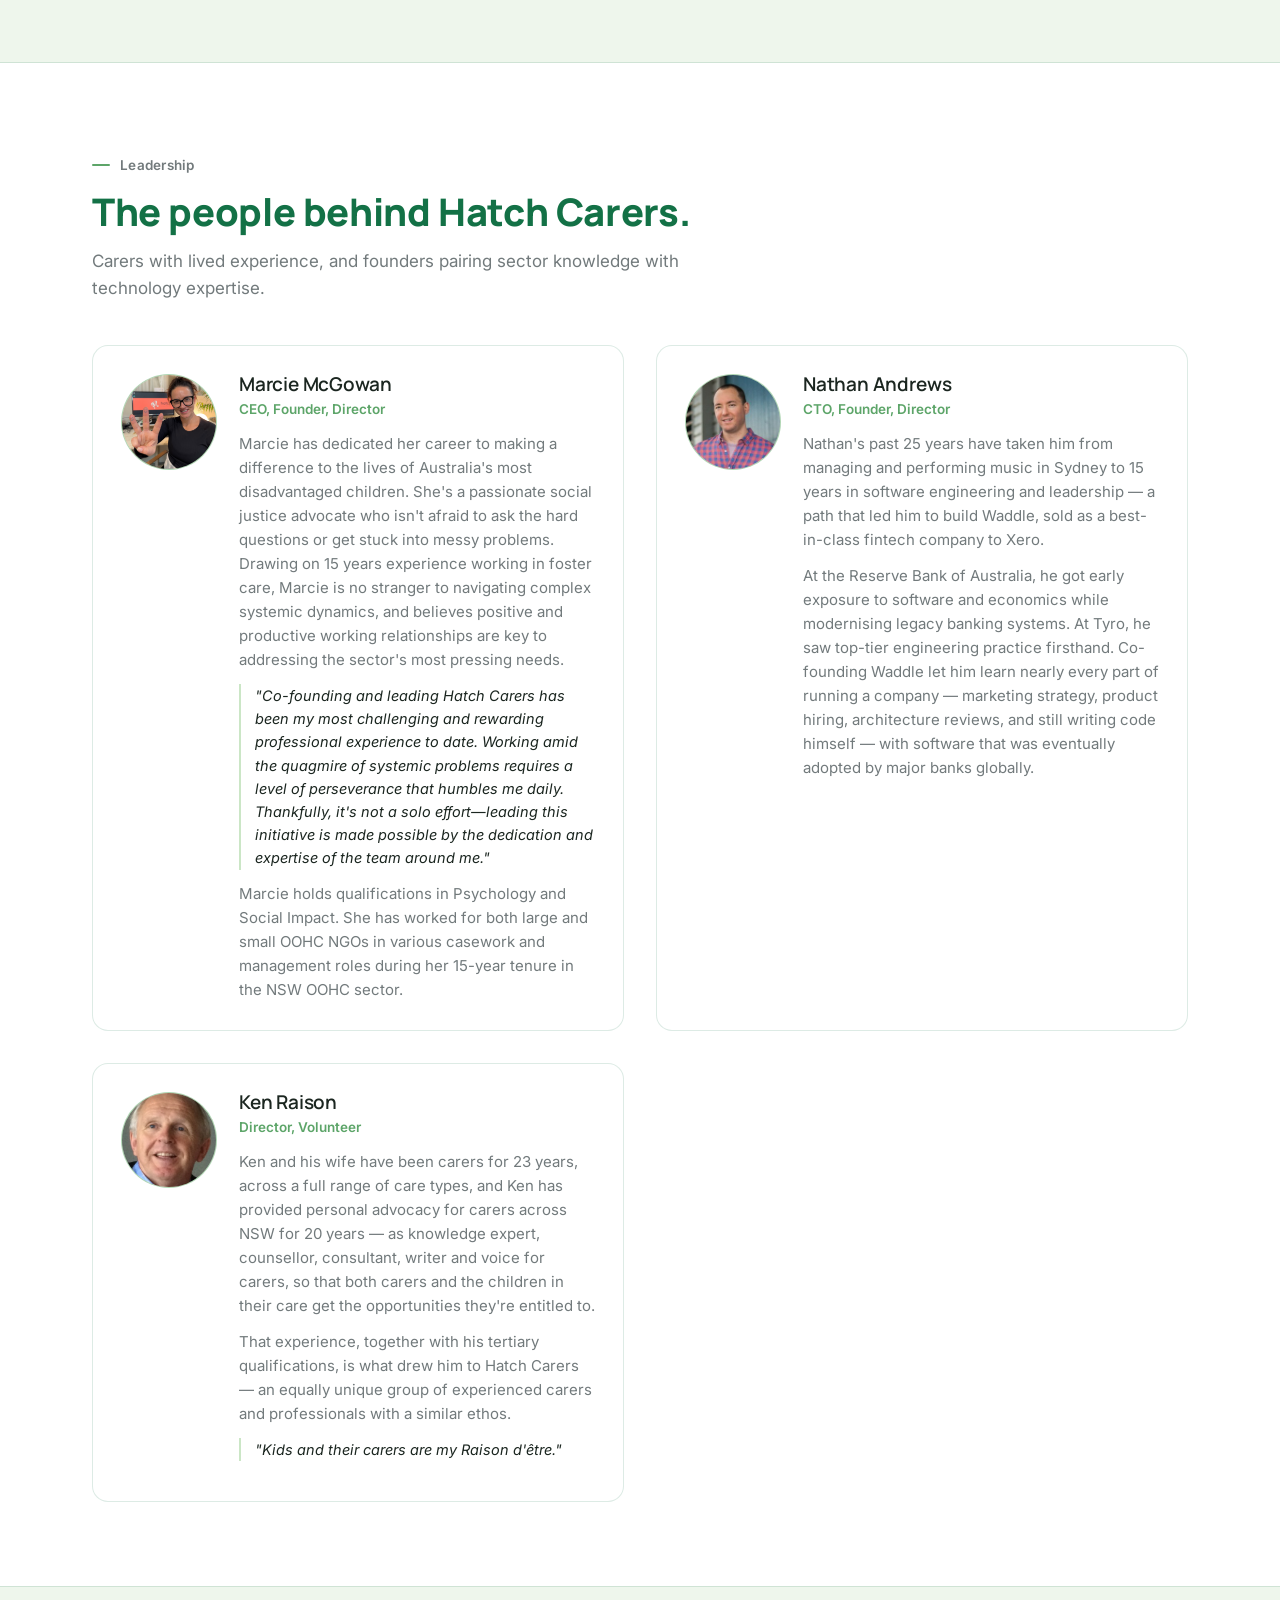
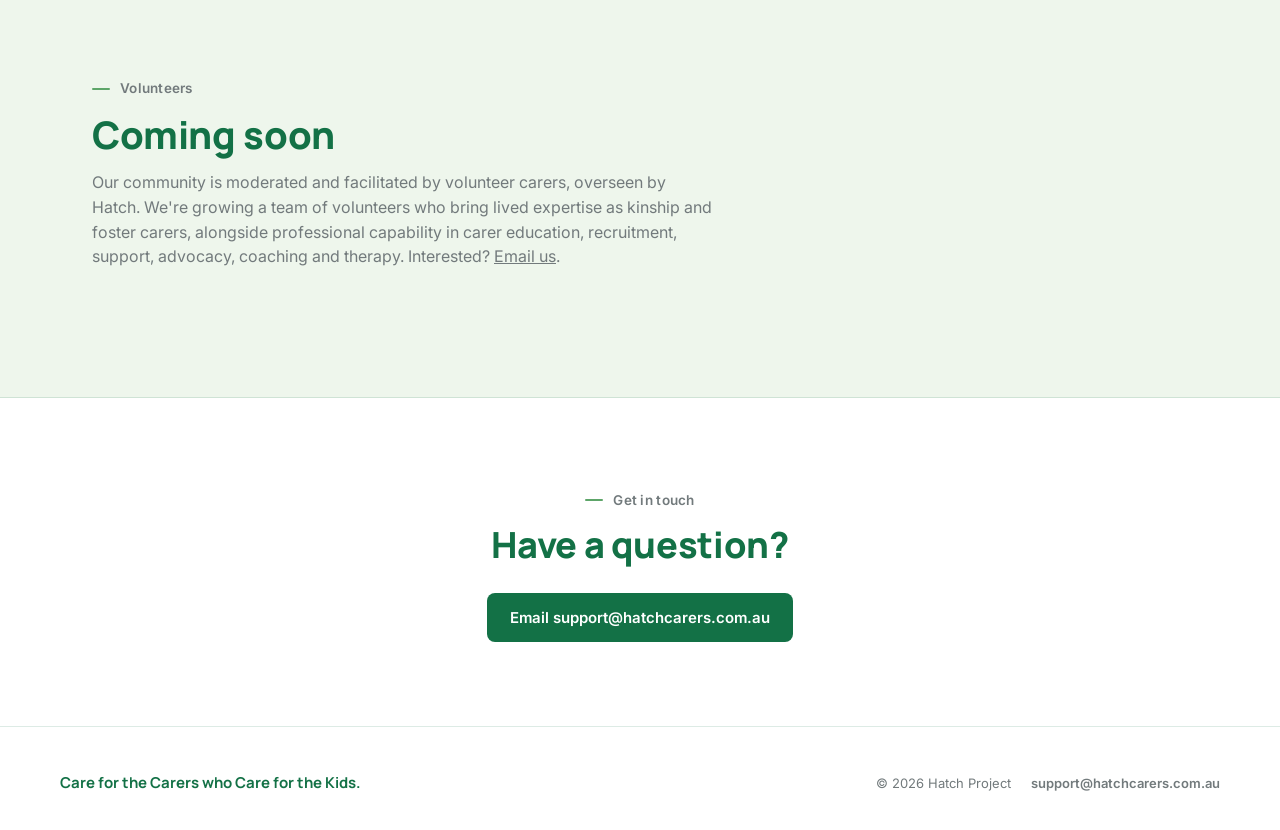
==== commit ab472d28: "Add files via upload final feedback from marcie before going live." ====
--- a/about.html
+++ b/about.html
@@ -85,15 +85,41 @@
         <span class="eyebrow">Our story</span>
         <h2>Why Hatch exists.</h2>
         <p>
-          Carer wellbeing is deeply connected to child wellbeing. Carers who feel connected
-          and supported are better placed to provide consistent, high-quality care — and
-          the system on its own can't always give them that.
+          Carers provide continuous, day-to-day care inside arrangements shaped by
+          government, agencies and services. Their wellbeing is closely connected to
+          children's wellbeing, and carers who feel connected and supported are better
+          placed to give children stable, nurturing relationships. The system on its own
+          can't always give carers that connection.
         </p>
         <p style="margin-top:16px;">
-          Hatch was founded by a 20-year veteran of the NSW out-of-home-care sector and
-          the founder of Waddle, a technology company, alongside carers with decades of
-          lived experience. Four years of platform development later, Hatch is run by its
-          board and its community, and it grows month on month.
+          Hatch was founded by a sector professional with 15 years in NSW out-of-home care
+          and the founder of Waddle, a technology company, alongside carers with decades of
+          lived experience. We started from a simple belief: carers are central agents of
+          change, so supporting them well is a good place to begin.
+        </p>
+        <p style="margin-top:16px;">
+          That belief shapes how Hatch works. We build a trusted community where carers
+          connect, nurture each other and share what they know. Over time, what carers
+          learn together can help us improve, and, in aggregated and anonymised form, help
+          improve conversations about the wider system. Our ultimate aim is for children
+          in care to thrive. Supporting carers is how we work toward it, not a guarantee of it.
+        </p>
+      </div>
+    </div>
+  </section>
+
+  <!-- HOW WE WORK -->
+  <section>
+    <div class="wrap-narrow">
+      <div class="section-head reveal">
+        <span class="eyebrow">How we work</span>
+        <h2>Independent, and constructive.</h2>
+        <p>
+          Hatch is independently governed, so our mission and carers' needs set our direction,
+          not any one funder or contract. Independence doesn't mean working alone. We want
+          constructive relationships with carers, volunteers, government, NGOs and others
+          working toward better outcomes, and our Working Together framework describes
+          how we approach that. <a href="partners.html#working-together">Read how it works</a>.
         </p>
       </div>
     </div>
@@ -110,7 +136,7 @@
       <div class="value-list">
         <div class="value reveal">
           <h3>Independence</h3>
-          <p>The structural condition that makes carer trust possible.</p>
+          <p>Our mission and carers' needs set our direction, not any one funder or contract.</p>
         </div>
         <div class="value reveal">
           <h3>Lived expertise</h3>
@@ -137,17 +163,18 @@
     <div class="wrap">
       <div class="section-head reveal">
         <span class="eyebrow">How change happens</span>
-        <h2>Supported carers, more stable care.</h2>
+        <h2>How we think change happens.</h2>
       </div>
       <div class="flow reveal">
-        <div class="flow-step"><span class="flow-index">1</span><p>Supported carers</p></div>
+        <div class="flow-step"><span class="flow-index">1</span><p>Connected, nurtured, empowered carers</p></div>
         <div class="flow-arrow"><svg viewBox="0 0 24 24" fill="none" stroke="currentColor" stroke-width="2" stroke-linecap="round"><path d="M5 12h14M13 6l6 6-6 6"/></svg></div>
-        <div class="flow-step"><span class="flow-index">2</span><p>Sustainable caring</p></div>
+        <div class="flow-step"><span class="flow-index">2</span><p>More sustainable caring</p></div>
         <div class="flow-arrow"><svg viewBox="0 0 24 24" fill="none" stroke="currentColor" stroke-width="2" stroke-linecap="round"><path d="M5 12h14M13 6l6 6-6 6"/></svg></div>
-        <div class="flow-step"><span class="flow-index">3</span><p>Stable relationships</p></div>
+        <div class="flow-step"><span class="flow-index">3</span><p>More stable relationships</p></div>
         <div class="flow-arrow"><svg viewBox="0 0 24 24" fill="none" stroke="currentColor" stroke-width="2" stroke-linecap="round"><path d="M5 12h14M13 6l6 6-6 6"/></svg></div>
-        <div class="flow-step"><span class="flow-index">4</span><p>Better outcomes for children</p></div>
-      </div>
+        <div class="flow-step"><span class="flow-index">4</span><p>Better prospects for children</p></div>
+      </div>
+      <p class="note-small">This is our theory of change, not a guarantee. We measure what we do and report only what we can evidence.</p>
     </div>
   </section>
 
@@ -158,9 +185,8 @@
         <span class="eyebrow">Leadership</span>
         <h2>The people behind Hatch Carers.</h2>
         <p>
-          A board driving month-on-month growth, carer leaders with decades of combined
-          lived experience, and founders pairing deep sector knowledge with technology
-          expertise.
+          Carers with lived experience, and founders pairing sector knowledge with
+          technology expertise.
         </p>
       </div>
 
@@ -176,7 +202,7 @@
                 Marcie has dedicated her career to making a difference to the lives of
                 Australia's most disadvantaged children. She's a passionate social justice
                 advocate who isn't afraid to ask the hard questions or get stuck into messy
-                problems. Drawing on 20 years experience working in foster care, Marcie is
+                problems. Drawing on 15 years experience working in foster care, Marcie is
                 no stranger to navigating complex systemic dynamics, and believes positive
                 and productive working relationships are key to addressing the sector's
                 most pressing needs.
@@ -254,7 +280,7 @@
       <div class="section-head">
         <span class="eyebrow">Volunteers</span>
         <h2>Coming soon</h2>
-        <p class="coming-soon">We're growing a team of operationalised volunteers who bring lived expertise as kinship and foster carers, alongside professional capability in carer education, recruitment, support, advocacy, coaching and therapy.</p>
+        <p class="coming-soon">Our community is moderated and facilitated by volunteer carers, overseen by Hatch. We're growing a team of volunteers who bring lived expertise as kinship and foster carers, alongside professional capability in carer education, recruitment, support, advocacy, coaching and therapy. Interested? <a href="mailto:support@hatchcarers.com.au?subject=Volunteering%20with%20Hatch">Email us</a>.</p>
       </div>
     </div>
   </section>
--- a/assets/site.css
+++ b/assets/site.css
@@ -163,6 +163,19 @@
 }
 .value-list{ background:none; border:none; gap:20px; grid-template-columns:repeat(auto-fit, minmax(200px, 1fr)); }
 .partner-grid{ grid-template-columns:repeat(3,1fr); background:none; border:none; gap:24px; }
+.chapter-grid.three, .stat-grid.three{ grid-template-columns:repeat(3,1fr); }
+.pillar-grid.three{ grid-template-columns:repeat(3,1fr); }
+.chapter-grid.two{ grid-template-columns:repeat(2,1fr); }
+.chapter-card .bullets{ margin:12px 0 0; padding-left:18px; font-size:14.5px; color:var(--warm-grey); }
+.chapter-card .bullets li{ margin-bottom:6px; }
+.chapter-card .card-output{ margin-top:14px; padding-top:12px; border-top:1px solid var(--line); font-size:14px; color:var(--ink); }
+.chapter-card .card-output strong{ color:var(--forest); }
+.note-small{ margin-top:28px; font-size:14.5px; color:var(--warm-grey); max-width:68ch; }
+.status-grid{ display:grid; grid-template-columns:repeat(3,1fr); gap:20px; margin-top:8px; }
+.status-card{ border-top:3px solid var(--green); padding:20px 4px 0; }
+.status-card .status-tag{ font-size:12.5px; font-weight:700; letter-spacing:.04em; text-transform:uppercase; color:var(--forest); }
+.status-card h3{ font-size:17px; margin:6px 0 8px; }
+.status-card p{ font-size:15px; color:var(--warm-grey); margin:0; }
 
 .stat, .chapter-card, .value, .audience, .partner-card{
   background:var(--paper);
@@ -221,6 +234,9 @@
   margin:0 auto 12px;
 }
 .flow-step p{ font-size:14px; color:var(--ink); margin:0; max-width:none; line-height:1.4; }
+.flow.five .flow-step{ flex:1 1 100px; padding:20px 10px; }
+.flow.five .flow-step p{ font-size:13.5px; }
+.flow.five .flow-arrow{ width:26px; }
 .flow-arrow{
   display:flex; align-items:center; justify-content:center; flex:0 0 auto; width:34px;
   color:var(--green);
@@ -247,6 +263,7 @@
 
 /* ---------- insight chain (dark) ---------- */
 .chain-dark{ background:var(--forest); color:#fff; }
+.chain-dark h2{ color:#fff; }
 .chain-dark .eyebrow{ color:var(--sage); }
 .chain-dark .eyebrow::before{ background:var(--sage); }
 .chain-dark .section-head p{ color:rgba(255,255,255,0.82); }
@@ -392,13 +409,14 @@
 /* ---------- responsive ---------- */
 @media (max-width: 980px){
   .stat-grid, .chapter-grid{ grid-template-columns:repeat(2,1fr); }
+  .chapter-grid.three, .stat-grid.three, .status-grid, .pillar-grid.three{ grid-template-columns:1fr; }
   .pillar-grid{ grid-template-columns:repeat(2,1fr); }
   .value-list{ grid-template-columns:repeat(2,1fr); }
   .audience-grid{ grid-template-columns:repeat(2,1fr); }
   .partner-grid{ grid-template-columns:1fr; }
   .team-preview-grid{ grid-template-columns:repeat(3,1fr); }
   .flow{ flex-direction:column; }
-  .flow-arrow{ transform:rotate(90deg); width:auto; height:28px; }
+  .flow-arrow, .flow.five .flow-arrow{ transform:rotate(90deg); width:auto; height:28px; }
 }
 
 @media (max-width: 760px){
@@ -420,7 +438,7 @@
   .page-hero{ padding:48px 20px 40px; }
   section{ padding:60px 0; }
   .wrap, .wrap-narrow, .nav, .page-hero-inner{ padding-left:20px; padding-right:20px; }
-  .stat-grid, .pillar-grid, .value-list, .audience-grid, .chapter-grid{ grid-template-columns:1fr; }
+  .stat-grid, .pillar-grid, .value-list, .audience-grid, .chapter-grid, .chapter-grid.two{ grid-template-columns:1fr; }
   .team-grid{ grid-template-columns:1fr; }
   .team-preview-grid{ grid-template-columns:1fr; }
   .team-card{ flex-direction:column; align-items:center; text-align:center; }
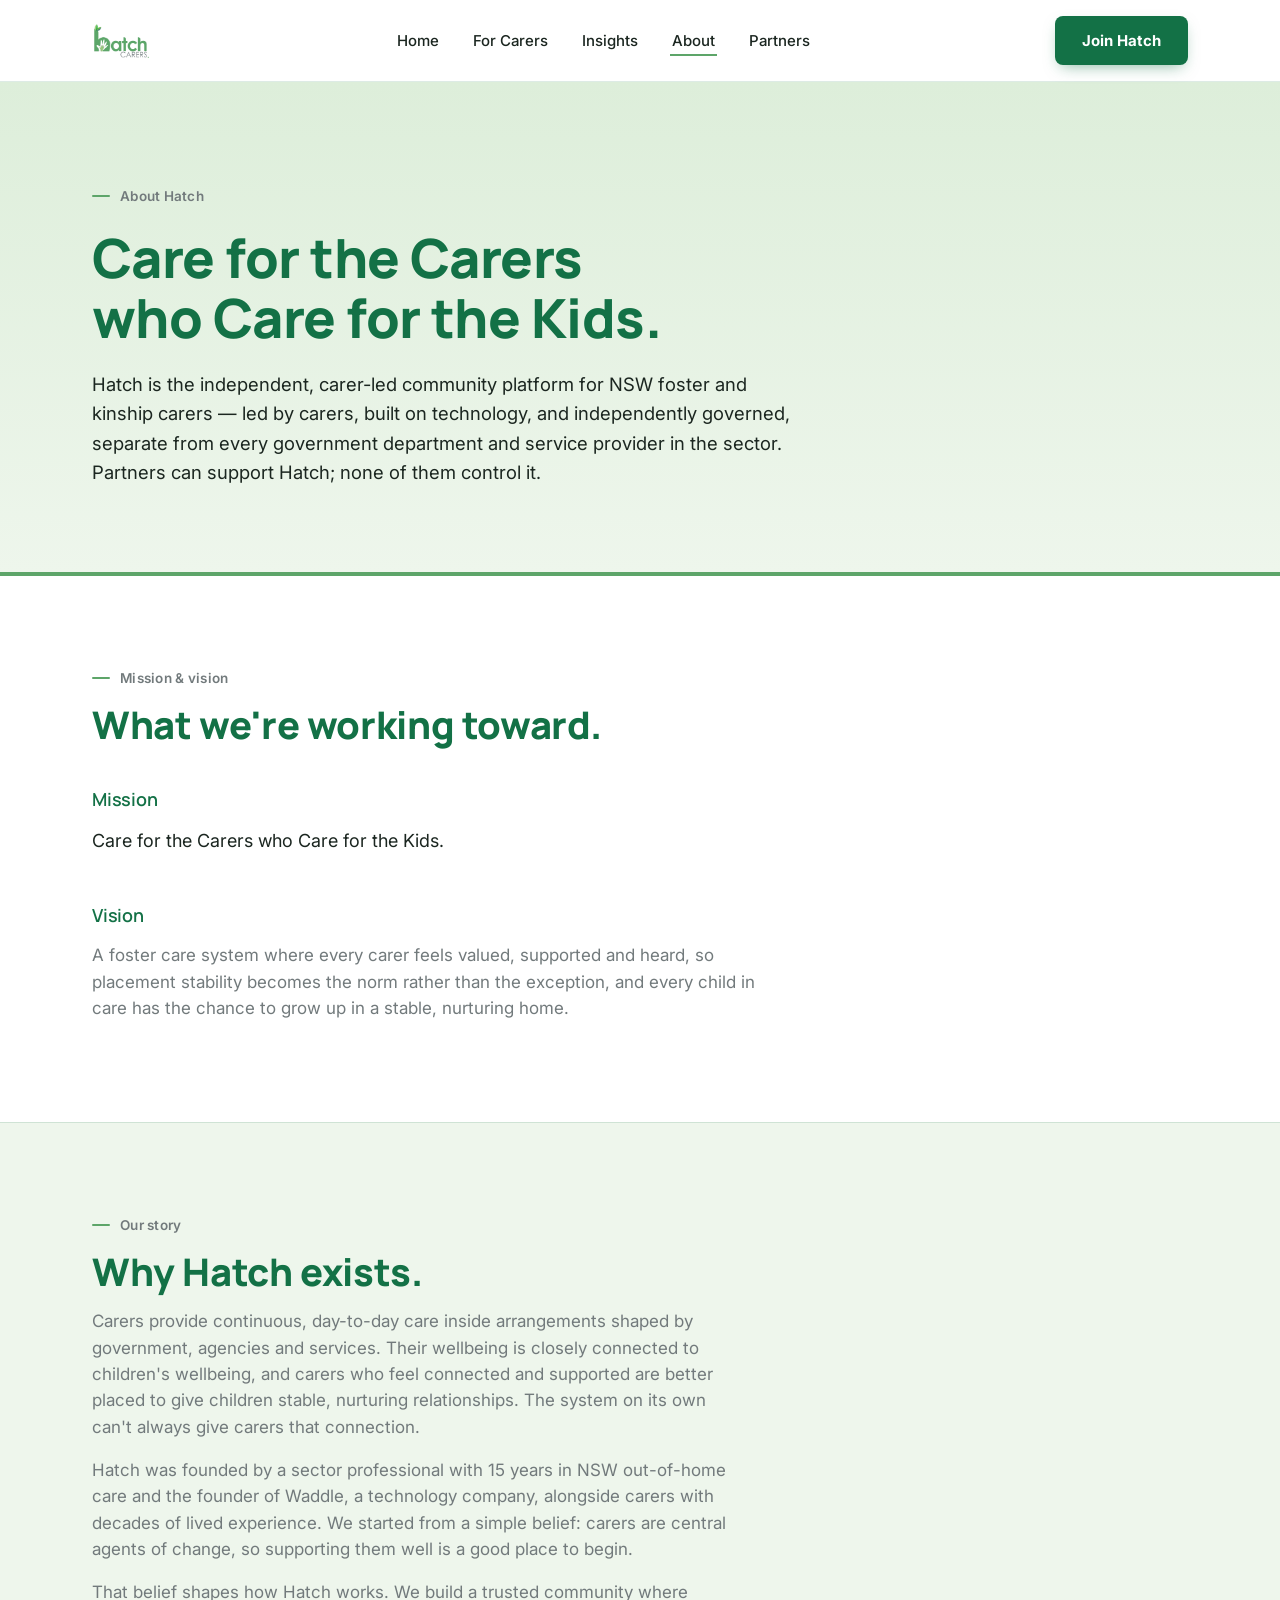
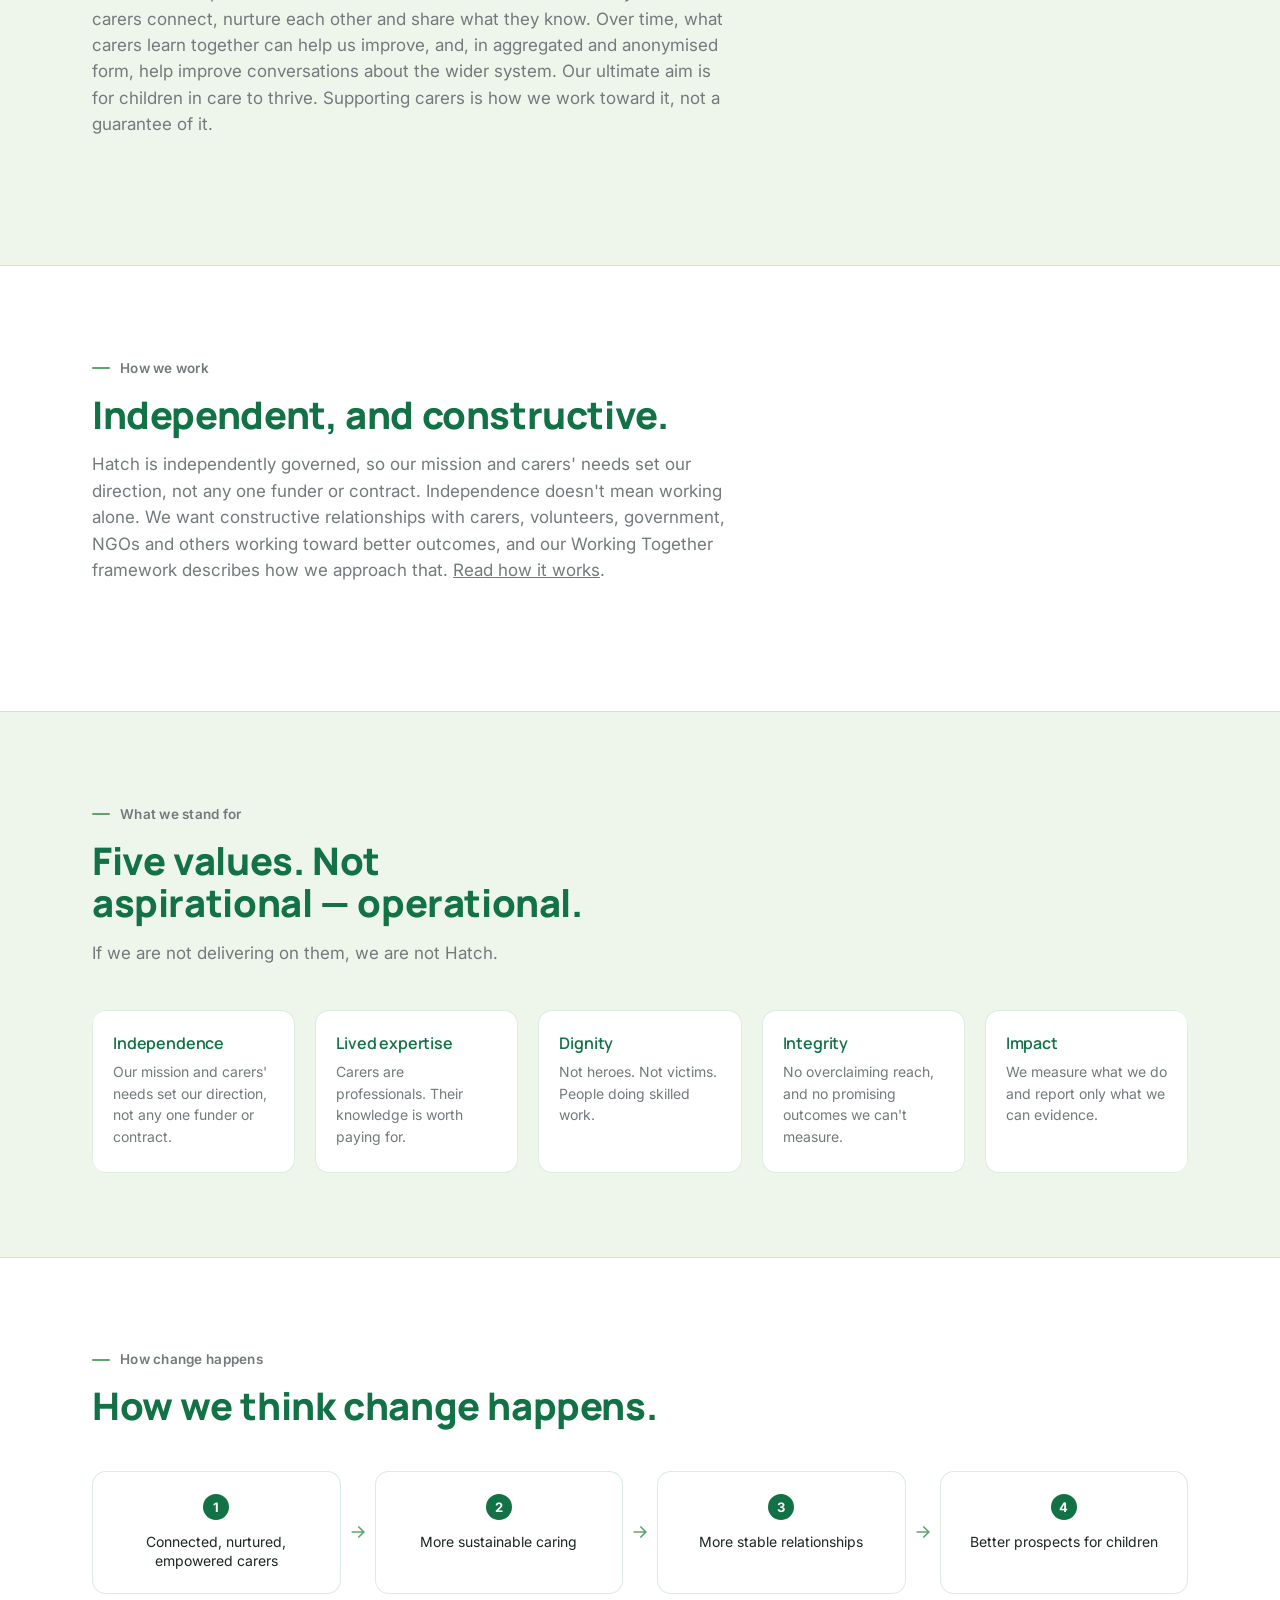
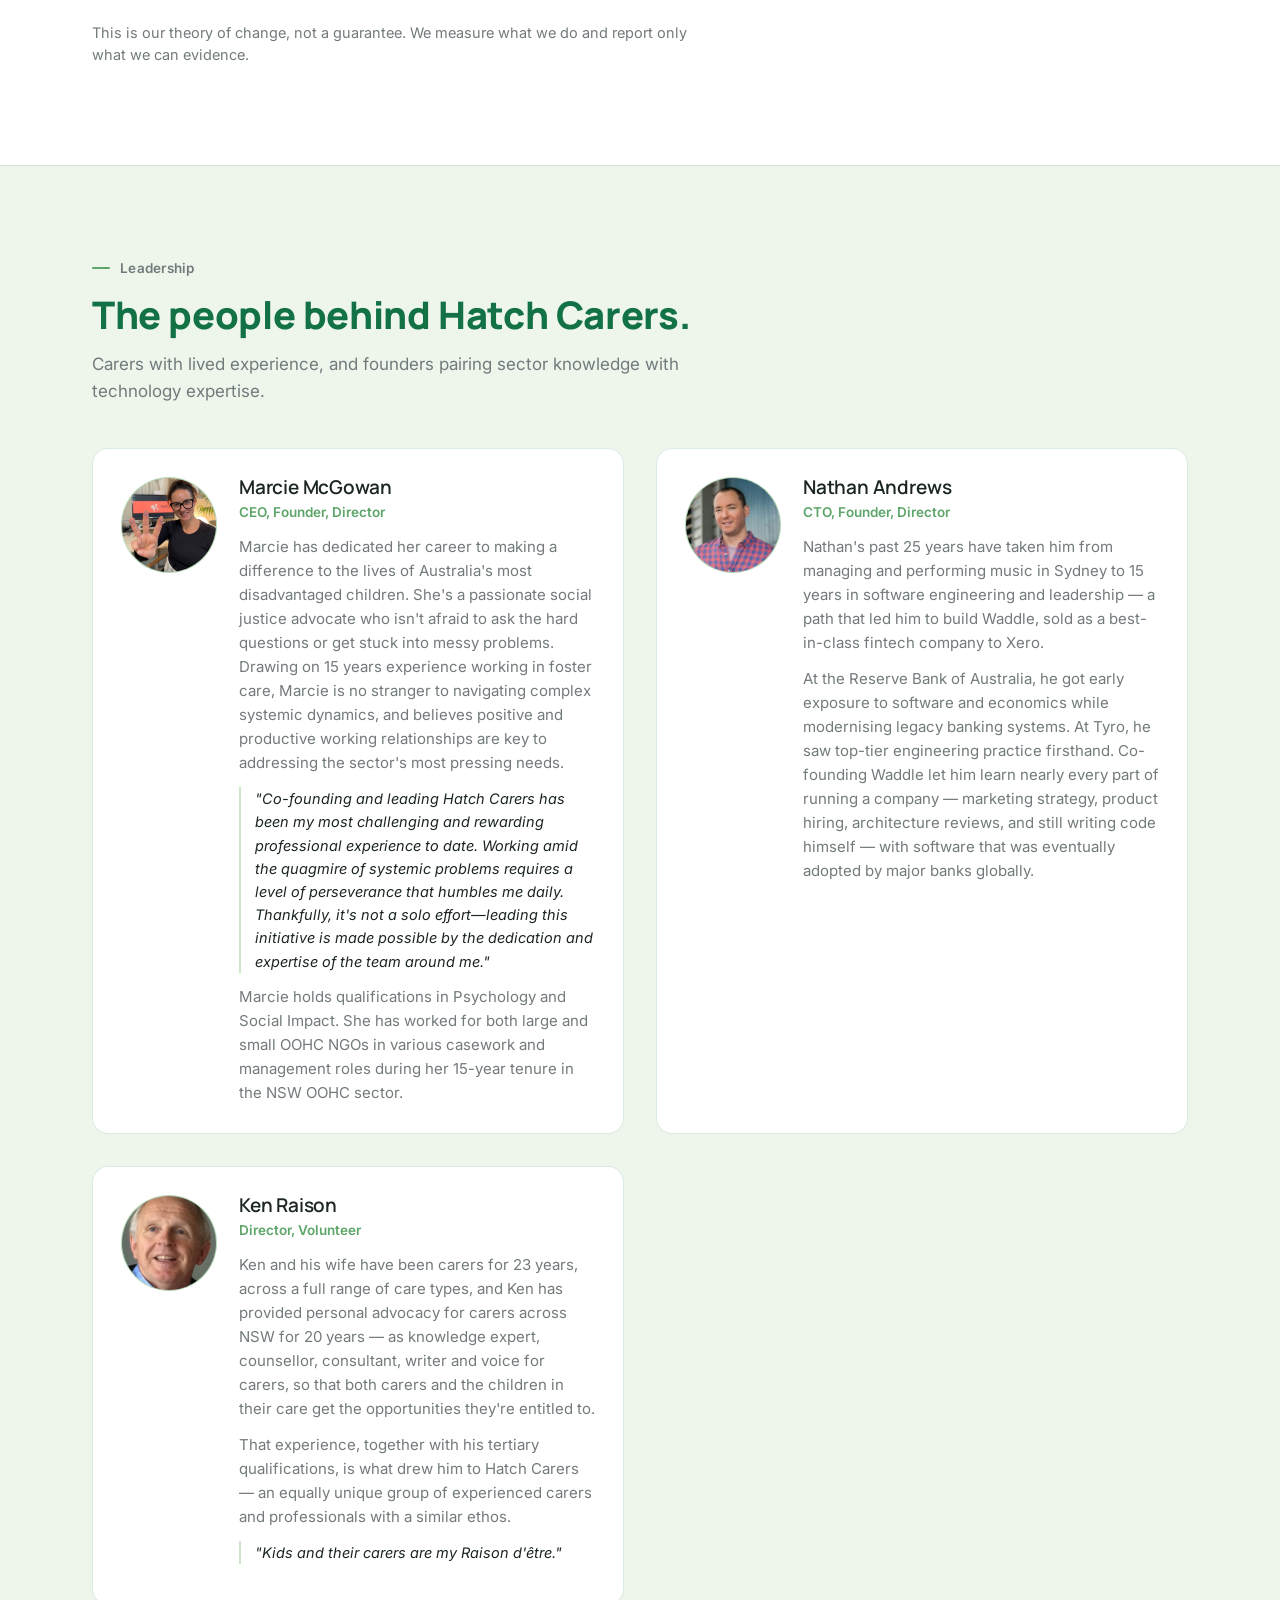
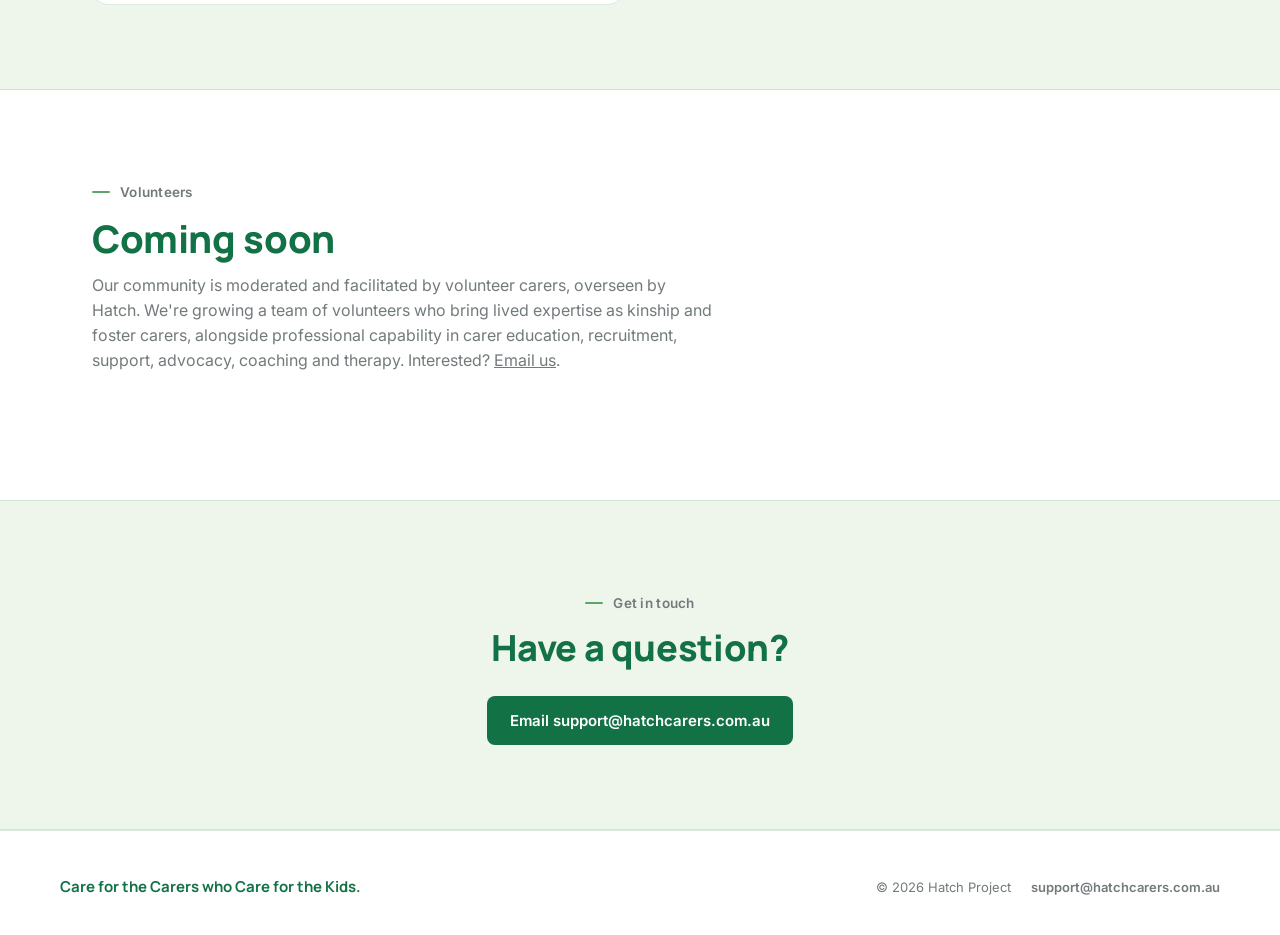
==== commit d839d232: "Add files via upload fixing up background colours in sections" ====
--- a/about.html
+++ b/about.html
@@ -10,7 +10,7 @@
 <link href="https://fonts.googleapis.com/css2?family=Manrope:wght@600;700;800&family=Inter:wght@400;500;600&display=swap" rel="stylesheet">
 <link rel="stylesheet" href="assets/site.css">
 <style>
-  .volunteers{ background:var(--sage-tint); border-top:1px solid var(--line); border-bottom:1px solid var(--line); }
+  .volunteers{ background:var(--paper); }
   .volunteers p.coming-soon{ color:var(--warm-grey); font-size:16px; margin-top:14px; }
 </style>
 </head>
@@ -126,7 +126,7 @@
   </section>
 
   <!-- VALUES -->
-  <section>
+  <section style="background:var(--sage-tint); border-top:1px solid var(--line); border-bottom:1px solid var(--line);">
     <div class="wrap">
       <div class="section-head reveal">
         <span class="eyebrow">What we stand for</span>
@@ -159,7 +159,7 @@
   </section>
 
   <!-- THEORY OF CHANGE -->
-  <section style="background:var(--sage-tint); border-top:1px solid var(--line); border-bottom:1px solid var(--line);">
+  <section>
     <div class="wrap">
       <div class="section-head reveal">
         <span class="eyebrow">How change happens</span>
@@ -179,7 +179,7 @@
   </section>
 
   <!-- TEAM (full) -->
-  <section id="team">
+  <section id="team" style="background:var(--sage-tint); border-top:1px solid var(--line); border-bottom:1px solid var(--line);">
     <div class="wrap">
       <div class="section-head reveal">
         <span class="eyebrow">Leadership</span>
@@ -285,7 +285,7 @@
     </div>
   </section>
 
-  <section id="contact">
+  <section id="contact" style="background:var(--sage-tint); border-top:1px solid var(--line); border-bottom:1px solid var(--line);">
     <div class="wrap">
       <div class="contact-simple reveal">
         <span class="eyebrow">Get in touch</span>
--- a/assets/site.css
+++ b/assets/site.css
@@ -46,7 +46,7 @@
 a{ color:inherit; }
 
 .wrap{ max-width:var(--max); margin:0 auto; padding:0 32px; }
-.wrap-narrow{ max-width:820px; margin:0 auto; padding:0 32px; }
+.wrap-narrow{ max-width:var(--max); margin:0 auto; padding:0 32px; } /* same left edge as .wrap; line length is limited by the text blocks themselves */
 
 .eyebrow{
   font-family:'Inter',sans-serif;
@@ -138,19 +138,19 @@
 /* ---------- generic page hero (non-home pages) ---------- */
 .page-hero{
   position:relative;
-  padding:64px 32px 56px;
-  background:var(--sage-tint);
-  border-bottom:1px solid var(--line);
-}
-.page-hero-inner{ max-width:var(--max); margin:0 auto; }
-.page-hero h1{ font-size:clamp(30px, 4vw, 42px); max-width:20ch; margin-top:18px; }
-.page-hero p{ margin:18px 0 0; font-size:17.5px; color:var(--ink); max-width:60ch; line-height:1.6; }
+  padding:96px 0 84px;
+  background:linear-gradient(180deg, #DDEEDA 0%, var(--sage-tint) 100%);
+  border-bottom:4px solid var(--green);
+}
+.page-hero-inner{ max-width:var(--max); margin:0 auto; padding:0 32px; }
+.page-hero h1{ font-size:clamp(34px, 5vw, 54px); max-width:20ch; margin-top:20px; text-wrap:balance; }
+.page-hero p{ margin:22px 0 0; font-size:18.5px; color:var(--ink); max-width:60ch; line-height:1.6; }
 
 /* ---------- section shells ---------- */
 section{ padding:84px 0; }
 .section-head{ max-width:640px; margin:0 0 44px; }
 .section-head.center{ margin-left:auto; margin-right:auto; text-align:center; }
-.section-head h2{ font-size:clamp(26px,3.2vw,38px); margin-top:14px; }
+.section-head h2{ font-size:clamp(26px,3.2vw,38px); margin-top:14px; text-wrap:balance; }
 .section-head p{ margin-top:16px; font-size:17px; color:var(--warm-grey); }
 
 /* ---------- generic 4-up card grid (stats / values / chapters) ---------- */
@@ -435,7 +435,7 @@
     background:transparent; cursor:pointer;
   }
   .nav-toggle svg{ width:20px; height:20px; stroke:var(--ink); }
-  .page-hero{ padding:48px 20px 40px; }
+  .page-hero{ padding:56px 0 48px; }
   section{ padding:60px 0; }
   .wrap, .wrap-narrow, .nav, .page-hero-inner{ padding-left:20px; padding-right:20px; }
   .stat-grid, .pillar-grid, .value-list, .audience-grid, .chapter-grid, .chapter-grid.two{ grid-template-columns:1fr; }
